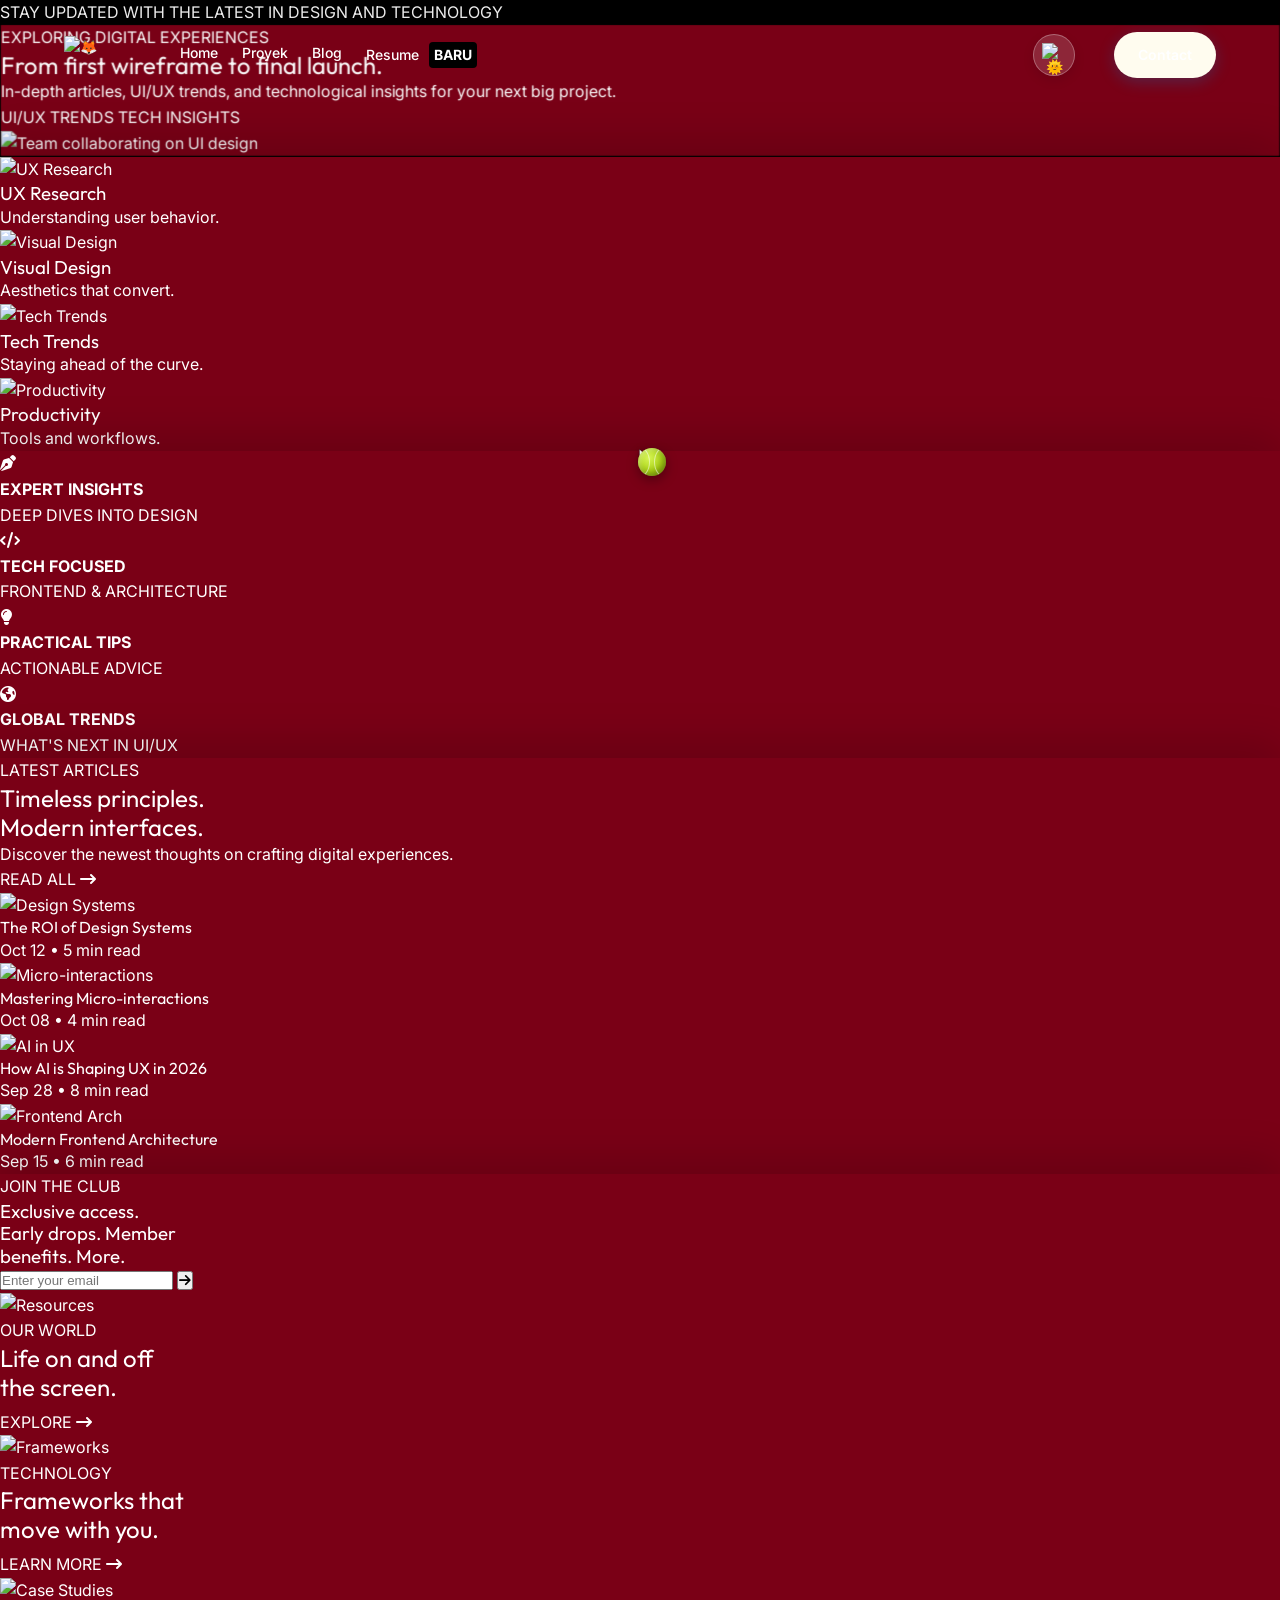
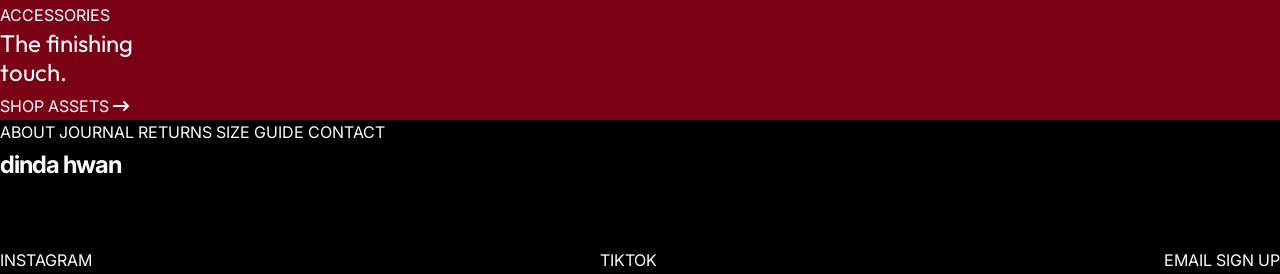
==== blog.html @ c9485b9f "Fix blank screen issue by linking correct scripts and adding loader ID" ====
<!DOCTYPE html>
<html lang="en">
<head>
    <meta charset="UTF-8">
    <meta name="viewport" content="width=device-width, initial-scale=1.0">
    <title>Blog - Dinda Hwan</title>
    <!-- Google Fonts: Inter & Outfit -->
    <link href="https://fonts.googleapis.com/css2?family=Inter:wght@300;400;500;600;700&display=swap" rel="stylesheet">
    <link href="https://fonts.googleapis.com/css2?family=Outfit:wght@300;400;500;600;700;800;900&display=swap" rel="stylesheet">
    
    <link rel="stylesheet" href="css/style.css">
    <!-- FontAwesome for icons -->
    <link rel="stylesheet" href="https://cdnjs.cloudflare.com/ajax/libs/font-awesome/6.4.0/css/all.min.css">
</head>
<body class="blog-page">
    <!-- Page Loader -->
    <div class="page-loader" id="page-loader">
        <div class="loader-line"></div>
    </div>

    <!-- Announcement Bar -->
    <div class="blog-announcement">
        STAY UPDATED WITH THE LATEST IN DESIGN AND TECHNOLOGY
    </div>

    <!-- Global Navbar -->
    <global-navbar page="blog"></global-navbar>

    <main class="blog-main">
        <!-- Hero Section -->
        <section class="blog-hero">
            <div class="blog-hero-left">
                <div class="blog-hero-content">
                    <span class="blog-pretitle">EXPLORING DIGITAL EXPERIENCES</span>
                    <h1 class="blog-hero-title">From first wireframe to final launch.</h1>
                    <p class="blog-hero-desc">In-depth articles, UI/UX trends, and technological insights for your next big project.</p>
                    <div class="blog-hero-buttons">
                        <a href="#ui-ux" class="blog-btn-outline">UI/UX TRENDS</a>
                        <a href="#tech" class="blog-btn-outline">TECH INSIGHTS</a>
                    </div>
                </div>
            </div>
            <div class="blog-hero-right">
                <img src="https://images.unsplash.com/photo-1522071820081-009f0129c71c?q=80&w=2070&auto=format&fit=crop" alt="Team collaborating on UI design">
            </div>
        </section>

        <!-- Category Grid (4 columns) -->
        <section class="blog-category-grid">
            <a href="#" class="blog-cat-item">
                <img src="https://images.unsplash.com/photo-1551288049-bebda4e38f71?q=80&w=1000&auto=format&fit=crop" alt="UX Research">
                <div class="blog-cat-overlay">
                    <h3>UX Research</h3>
                    <p>Understanding user behavior.</p>
                </div>
            </a>
            <a href="#" class="blog-cat-item">
                <img src="https://images.unsplash.com/photo-1561070791-2526d30994b5?q=80&w=1000&auto=format&fit=crop" alt="Visual Design">
                <div class="blog-cat-overlay">
                    <h3>Visual Design</h3>
                    <p>Aesthetics that convert.</p>
                </div>
            </a>
            <a href="#" class="blog-cat-item">
                <img src="https://images.unsplash.com/photo-1518770660439-4636190af475?q=80&w=1000&auto=format&fit=crop" alt="Tech Trends">
                <div class="blog-cat-overlay">
                    <h3>Tech Trends</h3>
                    <p>Staying ahead of the curve.</p>
                </div>
            </a>
            <a href="#" class="blog-cat-item">
                <img src="https://images.unsplash.com/photo-1499951360447-b19be8fe80f5?q=80&w=1000&auto=format&fit=crop" alt="Productivity">
                <div class="blog-cat-overlay">
                    <h3>Productivity</h3>
                    <p>Tools and workflows.</p>
                </div>
            </a>
        </section>

        <!-- Features Banner -->
        <section class="blog-features-banner">
            <div class="blog-features-inner">
                <div class="feature-item">
                    <div class="feature-icon"><i class="fa-solid fa-pen-nib"></i></div>
                    <div class="feature-text">
                        <strong>EXPERT INSIGHTS</strong><br>DEEP DIVES INTO DESIGN
                    </div>
                </div>
                <div class="feature-item">
                    <div class="feature-icon"><i class="fa-solid fa-code"></i></div>
                    <div class="feature-text">
                        <strong>TECH FOCUSED</strong><br>FRONTEND & ARCHITECTURE
                    </div>
                </div>
                <div class="feature-item">
                    <div class="feature-icon"><i class="fa-solid fa-lightbulb"></i></div>
                    <div class="feature-text">
                        <strong>PRACTICAL TIPS</strong><br>ACTIONABLE ADVICE
                    </div>
                </div>
                <div class="feature-item">
                    <div class="feature-icon"><i class="fa-solid fa-earth-americas"></i></div>
                    <div class="feature-text">
                        <strong>GLOBAL TRENDS</strong><br>WHAT'S NEXT IN UI/UX
                    </div>
                </div>
            </div>
        </section>

        <!-- Recent Articles -->
        <section class="blog-recent-section">
            <div class="blog-recent-sidebar">
                <span class="blog-pretitle">LATEST ARTICLES</span>
                <h2 class="blog-recent-title">Timeless principles.<br>Modern interfaces.</h2>
                <p class="blog-recent-desc">Discover the newest thoughts on crafting digital experiences.</p>
                <a href="#" class="blog-link-arrow">READ ALL <i class="fa-solid fa-arrow-right-long"></i></a>
            </div>
            <div class="blog-recent-grid">
                <!-- Article 1 -->
                <a href="#" class="blog-article-card">
                    <div class="article-img-wrap">
                        <img src="https://images.unsplash.com/photo-1542744173-8e7e53415bb0?q=80&w=600&auto=format&fit=crop" alt="Design Systems">
                    </div>
                    <div class="article-meta">
                        <h4 class="article-title">The ROI of Design Systems</h4>
                        <span class="article-date">Oct 12 &bull; 5 min read</span>
                    </div>
                </a>
                <!-- Article 2 -->
                <a href="#" class="blog-article-card">
                    <div class="article-img-wrap">
                        <img src="https://images.unsplash.com/photo-1555421689-d68471e189f2?q=80&w=600&auto=format&fit=crop" alt="Micro-interactions">
                    </div>
                    <div class="article-meta">
                        <h4 class="article-title">Mastering Micro-interactions</h4>
                        <span class="article-date">Oct 08 &bull; 4 min read</span>
                    </div>
                </a>
                <!-- Article 3 -->
                <a href="#" class="blog-article-card">
                    <div class="article-img-wrap">
                        <img src="https://images.unsplash.com/photo-1517245386807-bb43f82c33c4?q=80&w=600&auto=format&fit=crop" alt="AI in UX">
                    </div>
                    <div class="article-meta">
                        <h4 class="article-title">How AI is Shaping UX in 2026</h4>
                        <span class="article-date">Sep 28 &bull; 8 min read</span>
                    </div>
                </a>
                <!-- Article 4 -->
                <a href="#" class="blog-article-card">
                    <div class="article-img-wrap">
                        <img src="https://images.unsplash.com/photo-1600132806370-bf17e65e942f?q=80&w=600&auto=format&fit=crop" alt="Frontend Arch">
                    </div>
                    <div class="article-meta">
                        <h4 class="article-title">Modern Frontend Architecture</h4>
                        <span class="article-date">Sep 15 &bull; 6 min read</span>
                    </div>
                </a>
            </div>
        </section>

        <!-- Footer Bento Grid -->
        <section class="blog-footer-bento">
            <!-- Col 1: Newsletter -->
            <div class="bento-box bento-newsletter">
                <span class="bento-pretitle">JOIN THE CLUB</span>
                <h3 class="bento-title">Exclusive access.<br>Early drops. Member<br>benefits. More.</h3>
                <form class="bento-form" onsubmit="event.preventDefault();">
                    <input type="email" placeholder="Enter your email" required>
                    <button type="submit"><i class="fa-solid fa-arrow-right"></i></button>
                </form>
            </div>
            
            <!-- Col 2 -->
            <a href="#" class="bento-box bento-bg">
                <img src="https://images.unsplash.com/photo-1498050108023-c5249f4df085?q=80&w=1000&auto=format&fit=crop" alt="Resources" class="bento-bg-img">
                <div class="bento-overlay"></div>
                <div class="bento-content">
                    <span class="bento-pretitle">OUR WORLD</span>
                    <h3 class="bento-title">Life on and off<br>the screen.</h3>
                    <span class="bento-link">EXPLORE <i class="fa-solid fa-arrow-right-long"></i></span>
                </div>
            </a>

            <!-- Col 3 -->
            <a href="#" class="bento-box bento-bg">
                <img src="https://images.unsplash.com/photo-1550439062-609e1531270e?q=80&w=1000&auto=format&fit=crop" alt="Frameworks" class="bento-bg-img">
                <div class="bento-overlay"></div>
                <div class="bento-content">
                    <span class="bento-pretitle">TECHNOLOGY</span>
                    <h3 class="bento-title">Frameworks that<br>move with you.</h3>
                    <span class="bento-link">LEARN MORE <i class="fa-solid fa-arrow-right-long"></i></span>
                </div>
            </a>

            <!-- Col 4 -->
            <a href="#" class="bento-box bento-bg">
                <img src="https://images.unsplash.com/photo-1611162617474-5b21e879e113?q=80&w=1000&auto=format&fit=crop" alt="Case Studies" class="bento-bg-img">
                <div class="bento-overlay"></div>
                <div class="bento-content">
                    <span class="bento-pretitle">ACCESSORIES</span>
                    <h3 class="bento-title">The finishing<br>touch.</h3>
                    <span class="bento-link">SHOP ASSETS <i class="fa-solid fa-arrow-right-long"></i></span>
                </div>
            </a>
        </section>

        <!-- Minimal Footer -->
        <footer class="blog-minimal-footer">
            <div class="footer-inner">
                <div class="footer-left">
                    <a href="#">ABOUT</a>
                    <a href="#">JOURNAL</a>
                    <a href="#">RETURNS</a>
                    <a href="#">SIZE GUIDE</a>
                    <a href="#">CONTACT</a>
                </div>
                <div class="footer-center">
                    <span class="logo-text">dinda hwan</span>
                </div>
                <div class="footer-right">
                    <a href="#">INSTAGRAM</a>
                    <a href="#">TIKTOK</a>
                    <a href="#">EMAIL SIGN UP</a>
                </div>
            </div>
        </footer>
    </main>

    <!-- Component Scripts -->
    <script src="js/components.js?v=12"></script>
    <script src="https://unpkg.com/lenis@1.1.13/dist/lenis.min.js"></script>
    <script src="js/translations.js"></script>
    <script src="js/main.js"></script>
</body>
</html>
---- css/style.css ----
@import url('https://fonts.googleapis.com/css2?family=Playfair+Display:ital,wght@1,400;1,700&family=Caveat:wght@700&family=VT323&display=swap');

:root {
    --primary-bg: #7A0016; /* Rich Burgundy */
    --secondary-bg: rgba(255, 252, 239, 0.05); /* Translucent Ivory */
    --accent-color: #FFFCEF; /* Ivory Cream */
    --text-primary: #ffffff; /* White text */
    --text-secondary: rgba(255, 252, 239, 0.8); /* Muted Ivory */
    --font-heading: 'Outfit', sans-serif;
    --font-body: 'Inter', sans-serif;
    --border-radius: 20px;
    --transition: all 0.3s ease;
}

/* Lenis Smooth Scrolling */
/* Lenis Smooth Scrolling & Scroll Snapping */
html.lenis, html.lenis body {
  height: auto;
  scroll-snap-type: none; /* Disable native snapping to let Lenis handle it smoothly */
}

.lenis.lenis-smooth {
  scroll-behavior: auto !important;
}
.lenis.lenis-smooth [data-lenis-prevent] {
  overscroll-behavior: contain;
}
.lenis.lenis-stopped {
  overflow: hidden;
}
.lenis.lenis-scrolling iframe {
  pointer-events: none;
}

/* Theme Toggle Button */
.theme-toggle {
    background: rgba(255, 255, 255, 0.15);
    border: 1px solid rgba(255, 255, 255, 0.3);
    border-radius: 50%;
    width: 42px;
    height: 42px;
    cursor: pointer;
    font-size: 1.2rem;
    color: var(--text-primary);
    margin-right: 15px;
    display: flex;
    align-items: center;
    justify-content: center;
    transition: all 0.3s ease;
    box-shadow: 0 4px 12px rgba(0,0,0,0.1);
}
.theme-toggle:hover {
    transform: scale(1.1);
    background: rgba(255, 255, 255, 0.25);
}
.theme-toggle .icon-moon {
    display: none !important;
}
.theme-toggle .icon-sun {
    display: flex !important;
    align-items: center;
    justify-content: center;
}
body.light-theme .theme-toggle .icon-sun {
    display: none !important;
}
body.light-theme .theme-toggle .icon-moon {
    display: flex !important;
    align-items: center;
    justify-content: center;
}
body.light-theme .theme-toggle {
    background: var(--color-1);
    border: 1px solid var(--color-3);
    box-shadow: 0 2px 8px rgba(0,0,0,0.05);
}
body.light-theme .theme-toggle:hover {
    background: var(--color-2);
}

/* Light Theme Overrides (Index Page) */
body.light-theme {
    --color-1: #FFFCEF; /* Ivory Cream */
    --color-2: #F5EFE0; /* Slightly darker ivory */
    --color-3: #EAE0CD; /* Muted borders */
    --color-4: #E3E8C8; 
    --color-5: #D5E48B;
    --color-6: #9A7B7B; /* Muted burgundy text */
    --color-7: #7A0016; /* Accent: Rich Burgundy */
    --color-8: #E6E0FA;
    --color-9: #7A0016; /* Text: Rich Burgundy */
    --color-10: #93A350;

    --primary-bg: var(--color-1);
    --secondary-bg: var(--color-2);
    --accent-color: var(--color-7);
    --text-primary: var(--color-9);
    --text-secondary: var(--color-6);
}
body.light-theme .about-section h2, 
body.light-theme .about-section p, 
body.light-theme .about-grid h3,
body.light-theme .work-section h2, 
body.light-theme .project-card h3,
body.light-theme .project-card p,
body.light-theme .bento-section h2, 
body.light-theme .bento-item h3, 
body.light-theme .bento-item p,
body.light-theme .bento-item.large p,
body.light-theme .blog-section h2, 
body.light-theme .blog-card h3, 
body.light-theme .blog-card p,
body.light-theme .blog-card .blog-date,
body.light-theme .section-title,
body.light-theme .champ-col-left h2,
body.light-theme .champ-col-mid p,
body.light-theme .champ-col-right p,
body.light-theme .label-text,
body.light-theme .years-text,
body.light-theme .champ-list li,
body.light-theme .contact-title,
body.light-theme .contact-desc,
body.light-theme .contact-info p {
    color: var(--color-9);
}

body.light-theme .champions-top-line .line {
    background: rgba(0, 0, 0, 0.2);
}

body.light-theme .circle-a {
    border-color: var(--color-9);
}

body.light-theme .work-section p, 
body.light-theme .bento-section > p,
body.light-theme .blog-section > p,
body.light-theme .about-section p {
    color: var(--color-6);
}

body.light-theme .btn-outline {
    border-color: var(--color-9);
    color: var(--color-9);
}
body.light-theme .project-card, body.light-theme .blog-card {
    background-color: var(--color-1);
    border: 1px solid var(--color-3);
}

body.light-theme .bento-item {
    background: linear-gradient(135deg, #1579ee 0%, #43c1f2 100%);
    background-attachment: fixed;
    background-size: cover;
    border: none;
    box-shadow: 0 10px 30px rgba(21, 121, 238, 0.2);
}
body.light-theme .bento-item h3,
body.light-theme .bento-item p,
body.light-theme .bento-item .read-more {
    color: var(--color-1) !important;
}
body.light-theme .navbar {
    background: transparent;
    border: none;
}
body.light-theme .nav-links-main {
    background: transparent;
    border: none;
    box-shadow: none;
}
body.light-theme .logo-w {
    color: var(--color-1) !important;
}
body.light-theme .nav-links-main a {
    color: var(--color-1) !important;
}
body.light-theme .nav-links-main a:hover {
    color: var(--accent-color) !important;
}
body.light-theme .search-bar {
    background-color: rgba(255, 255, 255, 0.1);
    border: 1px solid rgba(255, 255, 255, 0.2);
    box-shadow: none;
}
body.light-theme .search-bar input {
    color: var(--color-1);
}
body.light-theme .search-bar input::placeholder {
    color: rgba(255, 255, 255, 0.6);
}

body.light-theme .btn-black, body.light-theme .btn-primary.btn-nav {
    background-color: var(--color-1) !important;
    color: var(--color-9) !important;
}
body.light-theme .badge {
    background-color: var(--color-1) !important;
    color: var(--color-9) !important;
}
/* Ensure scrolled states turn dark slate */
body.light-theme .header-wrapper.scrolled .nav-links-main a {
    color: var(--color-9) !important;
}
body.light-theme .header-wrapper.scrolled .logo-w {
    color: var(--color-9) !important;
}

body.light-theme .header-wrapper.scrolled .btn-black, 
body.light-theme .header-wrapper.scrolled .btn-primary.btn-nav {
    background-color: var(--color-9) !important;
    color: var(--color-1) !important;
}
body.light-theme .header-wrapper.scrolled .badge {
    background-color: var(--color-9) !important;
    color: var(--color-1) !important;
}
body.light-theme .footer-logo p, body.light-theme .link-column a, body.light-theme .footer-bottom-links a {
    color: var(--color-6);
}
body.light-theme .link-column a:hover, body.light-theme .footer-bottom-links a:hover {
    color: var(--accent-color);
}

/* Scroll Animation Classes */
.reveal {
    opacity: 0;
    transform: translate3d(0, 50px, 0);
    transition: opacity 1.2s cubic-bezier(0.16, 1, 0.3, 1), transform 1.2s cubic-bezier(0.16, 1, 0.3, 1);
    will-change: opacity, transform;
    backface-visibility: hidden;
    -webkit-backface-visibility: hidden;
}

.reveal.reveal-active {
    opacity: 1;
    transform: translate3d(0, 0, 0);
}

* {
    margin: 0;
    padding: 0;
    box-sizing: border-box;
}

body {
    font-family: var(--font-body);
    background-color: var(--primary-bg);
    color: var(--text-primary);
    line-height: 1.6;
    overflow-x: clip; /* changed from hidden to support position: sticky */
}

/* Stacking slide effect for main sections */
main > section, global-footer {
    box-shadow: 0 -15px 40px rgba(0,0,0,0.15); /* shadow so overlaps are visible */
    background-color: var(--primary-bg); /* ensure opaque */
}

a {
    color: inherit;
    text-decoration: none;
    transition: var(--transition);
}

/* Header Wrapper & Sticky Layout */
.header-wrapper {
    position: fixed;
    top: 0;
    left: 0;
    width: 100%;
    z-index: 1000;
    transition: transform 0.4s cubic-bezier(0.4, 0, 0.2, 1), background-color 0.3s ease;
    background: transparent;
}

.header-wrapper.header-hidden {
    transform: translateY(-100%);
}

/* Top Banner Marquee */
.top-banner-marquee {
    display: block;
    max-height: 0;
    opacity: 0;
    background-color: #f1f1f1;
    color: #333333;
    padding: 0;
    font-size: 0.8rem;
    font-weight: 500;
    letter-spacing: 0.5px;
    width: 100%;
    overflow: hidden;
    white-space: nowrap;
    border-bottom: 0px solid transparent;
    box-sizing: border-box;
    transition: max-height 0.4s cubic-bezier(0.16, 1, 0.3, 1), opacity 0.3s ease, padding 0.4s ease, border-bottom 0.4s ease;
}

/* Dark mode overrides for top banner marquee */
body:not(.light-theme) .top-banner-marquee {
    background-color: #1a1a1a;
    color: #e5e5e5;
    border-bottom: 0px solid transparent;
}

.header-wrapper.scrolled .top-banner-marquee {
    max-height: 40px;
    opacity: 1;
    padding: 6px 0;
    border-bottom: 1px solid rgba(0,0,0,0.06);
}

body:not(.light-theme) .header-wrapper.scrolled .top-banner-marquee {
    border-bottom: 1px solid rgba(255,255,255,0.08);
}

.marquee-content {
    display: inline-block;
    animation: marquee 25s linear infinite;
}

.marquee-content span {
    margin-right: 15px;
}

.smiley {
    margin-right: 40px;
    font-size: 1rem;
}

@keyframes marquee {
    0% { transform: translate3d(0, 0, 0); }
    100% { transform: translate3d(-50%, 0, 0); }
}

/* Navbar Awwwards Style */
.navbar.awwwards-nav {
    display: flex;
    justify-content: space-between;
    align-items: center;
    position: absolute;
    top: 30px;
    left: 5%;
    width: 90%;
    background: transparent;
    border: none;
    padding: 0;
    transition: all 0.3s cubic-bezier(0.16, 1, 0.3, 1);
}

/* Scrolled Navbar Style (Pill shape) */
.header-wrapper.scrolled {
    background: transparent;
    box-shadow: none;
    border-bottom: none;
    padding-top: 0;
    pointer-events: none;
}

body:not(.light-theme) .header-wrapper.scrolled {
    background: transparent;
    border-bottom: none;
    box-shadow: none;
}

.header-wrapper.scrolled .navbar.awwwards-nav {
    pointer-events: auto;
    background: rgba(255, 255, 255, 0.5); /* Glass effect */
    backdrop-filter: blur(20px);
    -webkit-backdrop-filter: blur(20px);
    border-radius: 50px;
    box-shadow: 0 10px 40px rgba(0, 0, 0, 0.08);
    border: 1px solid rgba(255, 255, 255, 0.4); /* Glass border */
    top: 0;
    left: 0;
    width: max-content;
    max-width: 95%;
    margin: 20px auto 0;
    padding: 10px 16px 10px 24px;
    position: relative;
    display: flex;
    justify-content: space-between;
    gap: 3rem;
}

body:not(.light-theme) .header-wrapper.scrolled .navbar.awwwards-nav {
    background: rgba(122, 0, 22, 0.4); /* Translucent Rich Burgundy */
    backdrop-filter: blur(20px);
    -webkit-backdrop-filter: blur(20px);
    border: 1px solid rgba(255, 252, 239, 0.15); /* Ivory Cream glass border */
    box-shadow: 0 10px 30px rgba(0, 0, 0, 0.3);
}

/* Removed background from scrolled nav links */

.header-wrapper.scrolled .logo-w {
    color: #000000 !important;
}
body:not(.light-theme) .header-wrapper.scrolled .logo-w {
    color: #ffffff !important;
}

.header-wrapper.scrolled .nav-links-main a {
    color: #111111;
}
body:not(.light-theme) .header-wrapper.scrolled .nav-links-main a {
    color: #ffffff;
}

.header-wrapper.scrolled .search-bar {
    background-color: rgba(0, 0, 0, 0.04);
    border-color: rgba(0, 0, 0, 0.08);
}
body:not(.light-theme) .header-wrapper.scrolled .search-bar {
    background-color: rgba(255, 255, 255, 0.06);
    border-color: rgba(255, 255, 255, 0.12);
}

.header-wrapper.scrolled .search-bar input {
    color: #111111;
}
body:not(.light-theme) .header-wrapper.scrolled .search-bar input {
    color: #ffffff;
}

.header-wrapper.scrolled .search-bar input::placeholder {
    color: rgba(0, 0, 0, 0.45);
}
body:not(.light-theme) .header-wrapper.scrolled .search-bar input::placeholder {
    color: rgba(255, 255, 255, 0.5);
}

.nav-left {
    display: flex;
    align-items: center;
    gap: 3rem;
}

.logo-w {
    font-family: var(--font-heading);
    font-size: 14px;
    font-weight: 800;
    color: #000 !important;
}

.nav-links-main {
    display: flex;
    list-style: none;
    gap: 1.5rem;
    background: transparent;
    backdrop-filter: none;
    -webkit-backdrop-filter: none;
    padding: 12px 30px;
    border-radius: 50px;
    border: none;
}

.nav-links-main a {
    font-size: 14px;
    font-weight: 500;
    color: #fff;
    display: flex;
    align-items: center;
    gap: 0.3rem;
}

.nav-links-main a:hover {
    color: var(--accent-color);
}

.arrow {
    font-size: 0.7rem;
}

.badge {
    background-color: #000;
    color: #fff;
    font-size: 0.6rem;
    padding: 2px 5px;
    border-radius: 4px;
    font-weight: bold;
    text-transform: uppercase;
    margin-left: 5px;
}

.nav-center {
    flex: 1;
    display: flex;
    justify-content: center;
    padding: 0 2rem;
}

.search-bar {
    display: flex;
    align-items: center;
    background-color: rgba(255, 255, 255, 0.1);
    border: 1px solid rgba(255, 255, 255, 0.2);
    border-radius: 50px;
    padding: 0.6rem 1.2rem;
    width: 100%;
    max-width: 300px;
    backdrop-filter: blur(10px);
}

.search-bar input {
    border: none;
    background: transparent;
    outline: none;
    margin-left: 10px;
    width: 100%;
    font-family: var(--font-body);
    font-size: 14px;
    color: #fff;
}
.search-bar input::placeholder {
    color: rgba(255, 255, 255, 0.6);
}

.nav-right {
    display: flex;
    align-items: center;
    gap: 1.5rem;
}

.nav-text-link {
    display: none;
}

.btn-black {
    background-color: #ffffff;
    color: #111;
    padding: 0.7rem 1.5rem;
    border-radius: 50px;
    font-weight: 700;
    font-size: 14px;
    border: none;
}

.btn-black:hover {
    background-color: #f0f0f0;
}

.btn-outline {
    background-color: transparent;
    color: #000;
    padding: 0.5rem 1.1rem;
    border-radius: 6px;
    font-weight: 600;
    font-size: 14px;
    border: 1px solid #ccc;
}

.lang-selector-minimal {
    position: absolute; 
    top: 30px; 
    right: 100px; 
    z-index: 1000;
    display: none !important; /* Temporarily hidden */
    gap: 10px; 
    font-family: 'Inter', sans-serif; 
    font-size: 0.85rem; 
    font-weight: 600;
    background: #2a2a2a; 
    border: 1px solid #444; 
    border-radius: 50px;
    padding: 0 15px; 
    height: 44px; 
    align-items: center;
    box-shadow: 0 4px 12px rgba(0,0,0,0.1);
    transition: all 0.3s ease;
}

body.light-theme .lang-selector-minimal {
    background: #fff; 
    border: 1px solid #ddd;
}

.lang-selector-minimal span {
    color: rgba(255,255,255,0.2);
}

body.light-theme .lang-selector-minimal span {
    color: rgba(0,0,0,0.2);
}

.lang-selector-minimal button {
    background: none !important;
    border: none !important;
    padding: 0 !important;
    cursor: pointer;
    color: rgba(255, 255, 255, 0.5);
    font-family: inherit;
    font-size: 14px !important;
    font-weight: inherit;
    transition: color 0.2s;
    outline: none;
    box-shadow: none !important;
}

.lang-selector-minimal button:hover, 
.lang-selector-minimal button.active {
    color: #ffffff;
}

body.light-theme .lang-selector-minimal button { 
    color: rgba(0,0,0,0.5); 
}

body.light-theme .lang-selector-minimal button:hover, 
body.light-theme .lang-selector-minimal button.active { 
    color: #111; 
}

.btn-outline:hover {
    border-color: #000;
}

/* Typography */
h1, h2, h3, h4 {
    font-family: var(--font-heading);
    font-weight: 400;
    line-height: 1.2;
}

.btn-primary {
    background-color: var(--accent-color);
    color: #fff;
    padding: 0.75rem 1.5rem;
    border-radius: 50px;
    font-weight: 600;
    font-size: 0.9rem;
    display: inline-block;
    box-shadow: 0 4px 15px rgba(16, 111, 183, 0.3);
}

.btn-primary:hover {
    background-color: #0b5085;
    transform: translateY(-2px);
    color: #fff;
}


.subtitle {
    text-transform: uppercase;
    letter-spacing: 2px;
    font-size: 0.8rem;
    color: var(--accent-color);
    margin-bottom: 1rem;
    font-family: var(--font-body);
    font-weight: 600;
}

/* Hero Section Custom (NetPoint Style) */
.hero-netpoint {
    position: relative;
    width: 100%;
    height: 90vh;           /* exact 90% screen */
    min-height: 600px;       /* safety floor */
    background-image: url('../assets/pexels-wendywei-2820819.jpg');
    background-size: cover;
    background-position: center;
    display: flex;
    flex-direction: column;
    justify-content: space-between;
    overflow: hidden;

    /* CSS variables for theme support */
    --hero-text-title: #ffffff;
    --hero-text-desc: rgba(255, 255, 255, 0.9);
    --hero-overlay: linear-gradient(to bottom, rgba(10,30,60,0.3) 0%, rgba(10,30,60,0.7) 100%);
    --ticker-bg: rgba(13, 27, 42, 0.55);
    --ticker-border: rgba(255, 255, 255, 0.15);
    --ticker-text: #ffffff;
    --ticker-sep-color: #84b026;
}

body.light-theme .hero-netpoint {
    background-image: url('../assets/pexels-wendywei-2820819.jpg');
    background-size: cover;
    background-position: center top;
    --hero-text-title: #233129;
    --hero-text-desc: #364a3e;
    --hero-overlay: none;
    --ticker-bg: rgba(230, 235, 232, 0.8);
    --ticker-border: #233129;
    --ticker-text: #233129;
    --ticker-sep-color: #233129;
}

.hero-netpoint::before {
    content: '';
    position: absolute;
    top: 0; left: 0; right: 0; bottom: 0;
    background: var(--hero-overlay);
    z-index: 1;
    transition: background 0.3s ease;
}

.netpoint-content {
    position: relative;
    z-index: 5;
    width: 90%;
    max-width: 1400px;
    margin: 0 auto;
    display: flex;
    justify-content: space-between;
    align-items: flex-end;
    padding-top: 110px;    /* navbar clearance */
    padding-bottom: 12px;
    flex: 1;
    min-height: 0;
    box-sizing: border-box;
}

.netpoint-left {
    max-width: 600px;
}

.netpoint-quote-box {
    margin-bottom: 1.2rem;
}

.np-avatars {
    display: flex;
    margin-bottom: 15px;
}

.np-avatars img {
    width: 36px;
    height: 36px;
    border-radius: 50%;
    border: 2px solid #fff;
    margin-left: -12px;
    object-fit: cover;
}
.np-avatars img:first-child { margin-left: 0; }

.netpoint-quote-box p {
    font-size: 1.1rem;
    color: rgba(255,255,255,0.9);
    line-height: 1.5;
    max-width: 300px;
}

.netpoint-heading {
    font-size: clamp(2.4rem, 5vw, 4.5rem);
    font-weight: 800;
    line-height: 1.05;
    color: var(--hero-text-title);
    letter-spacing: -1px;
    transition: color 0.3s ease;
}

.netpoint-right {
    max-width: 450px;
    display: flex;
    flex-direction: column;
    align-items: flex-start;
}

.np-desc {
    font-size: 1rem;
    color: var(--hero-text-desc);
    line-height: 1.6;
    margin-bottom: 1.2rem;
    transition: color 0.3s ease;
}

.np-btn-lime {
    display: inline-flex;
    align-items: center;
    background: var(--accent-color);
    color: #111;
    padding: 10px 10px 10px 24px;
    border-radius: 50px;
    font-weight: 700;
    font-size: 1rem;
    text-decoration: none;
    transition: transform 0.2s;
    margin-bottom: 1.4rem;
}
.np-btn-lime:hover { transform: translateY(-2px); }

.np-btn-lime .arrow {
    background: #fff;
    width: 40px; height: 40px;
    display: flex;
    align-items: center;
    justify-content: center;
    border-radius: 12px;
    margin-left: 15px;
    font-size: 1.2rem;
}

.np-card {
    background: rgba(255, 255, 255, 0.95);
    border-radius: 20px;
    padding: 0;
    overflow: hidden;
    display: flex;
    color: #111;
    width: 100%;
    box-shadow: 0 20px 40px rgba(0,0,0,0.2);
}

/* ── Weather & Clock Widget Card ── */
.np-weather-card {
    position: relative;
    width: 100%;
    max-width: 380px;
    border-radius: 20px;
    overflow: hidden;
    margin-bottom: 1.5rem;
    box-shadow:
        0 1px 0 rgba(255,255,255,0.15) inset,
        0 16px 40px rgba(0, 0, 0, 0.2);
    border: 1px solid rgba(255, 255, 255, 0.18);
    background: rgba(255, 255, 255, 0.1);
    backdrop-filter: blur(32px) saturate(180%);
    -webkit-backdrop-filter: blur(32px) saturate(180%);
}

.weather-card-content {
    position: relative;
    z-index: 2;
    display: flex;
    flex-direction: column;
    gap: 0;
    padding: 1.25rem 1.5rem 1.25rem;
    box-sizing: border-box;
    color: #ffffff;
    font-family: var(--font-main, sans-serif);
}

/* Top row: day name left, time right */
.wc-top-row {
    display: flex;
    justify-content: space-between;
    align-items: center;
    margin-bottom: 0.6rem;
    padding-bottom: 0.75rem;
    border-bottom: 1px solid rgba(255, 255, 255, 0.12);
}

.wc-day {
    font-size: 1.1rem;
    font-weight: 600;
    letter-spacing: -0.2px;
    opacity: 0.95;
}

.wc-time-group {
    display: flex;
    align-items: baseline;
    gap: 4px;
}

.wc-time {
    font-size: 1.5rem;
    font-weight: 700;
    letter-spacing: -0.5px;
    font-family: var(--font-heading, sans-serif);
}

.wc-ampm {
    font-size: 0.85rem;
    font-weight: 500;
    opacity: 0.75;
}

/* Main row: large temp left, big icon right */
.wc-main-row {
    display: flex;
    align-items: center;
    justify-content: space-between;
    padding: 0.5rem 0 0.75rem;
}

.wc-temp {
    font-size: 4.5rem;
    font-weight: 300;
    letter-spacing: -3px;
    line-height: 1;
    font-family: var(--font-heading, sans-serif);
}

.wc-icon {
    display: flex;
    align-items: center;
    justify-content: center;
    filter: drop-shadow(0 0 12px rgba(196, 240, 66, 0.35));
}

/* Details grid: 2 columns */
.wc-details-grid {
    display: grid;
    grid-template-columns: 1fr 1fr;
    gap: 0.3rem 1.5rem;
    padding: 0.75rem 0;
    border-top: 1px solid rgba(255, 255, 255, 0.12);
}

.wc-detail-item {
    display: flex;
    flex-direction: row;
    align-items: baseline;
    gap: 5px;
    font-size: 0.82rem;
    line-height: 1.5;
}

.wc-label {
    opacity: 0.6;
    white-space: nowrap;
}

.wc-value {
    font-weight: 700;
    opacity: 0.95;
    white-space: nowrap;
}

/* Location + status bottom */
.wc-location-row {
    display: flex;
    justify-content: space-between;
    align-items: center;
    padding-top: 0.65rem;
    border-top: 1px solid rgba(255, 255, 255, 0.12);
}

.wc-location {
    font-size: 0.85rem;
    font-weight: 700;
    opacity: 0.9;
    letter-spacing: -0.2px;
}

.wc-status {
    font-size: 0.8rem;
    opacity: 0.6;
    font-style: italic;
}


/* ── Glassmorphism Refer Card ── */
.np-refer-card {
    width: 100%;
    max-width: 380px;
    background: rgba(255, 255, 255, 0.15);
    backdrop-filter: blur(28px) saturate(180%);
    -webkit-backdrop-filter: blur(28px) saturate(180%);
    border: 1px solid rgba(255, 255, 255, 0.3);
    border-radius: 20px;
    padding: 1.5rem;
    box-shadow: 
        0 1px 0 rgba(255,255,255,0.2) inset,
        0 12px 32px rgba(0, 0, 0, 0.15);
    display: flex;
    flex-direction: column;
    gap: 0.6rem;
    color: #fff;
}

.np-refer-title {
    font-size: 1.15rem;
    font-weight: 700;
    margin: 0;
    letter-spacing: -0.3px;
}

.np-refer-desc {
    font-size: 0.9rem;
    opacity: 0.8;
    margin: 0 0 1rem 0;
    line-height: 1.4;
}

.np-refer-bottom {
    display: flex;
    justify-content: space-between;
    align-items: center;
}

.np-refer-btn {
    background: #fff;
    color: #111;
    border: none;
    padding: 10px 16px;
    border-radius: 50px;
    font-size: 0.85rem;
    font-weight: 600;
    display: flex;
    align-items: center;
    gap: 8px;
    cursor: pointer;
    transition: all 0.2s ease;
    text-decoration: none;
}

.np-refer-btn:hover {
    background: #f0f0f0;
    transform: translateY(-2px);
    box-shadow: 0 4px 12px rgba(0,0,0,0.15);
}

.np-refer-avatars {
    display: flex;
    align-items: center;
}

.np-refer-avatars img {
    width: 36px;
    height: 36px;
    border-radius: 50%;
    border: 2px solid rgba(255, 255, 255, 0.8);
    object-fit: cover;
    margin-left: -12px;
    box-shadow: 0 2px 6px rgba(0,0,0,0.2);
}
.np-refer-avatars img:first-child {
    margin-left: 0;
}

/* Light theme adaptation */
body.light-theme .np-refer-card {
    background: rgba(255, 255, 255, 0.5);
    border-color: rgba(10, 60, 60, 0.15);
    color: #0A3C3C;
    box-shadow: 0 12px 32px rgba(0,0,0,0.08);
}
body.light-theme .np-refer-desc {
    color: var(--color-6);
}

/* ── Chat with Tom Card ── */
.np-chat-card {
    width: 100%;
    max-width: 380px;
    background: rgba(13, 13, 13, 0.95);
    border: 1px solid rgba(255, 255, 255, 0.12);
    border-radius: 20px;
    padding: 1.25rem 1.5rem;
    box-sizing: border-box;
    display: flex;
    align-items: center;
    justify-content: space-between;
    gap: 1rem;
    box-shadow: 0 16px 40px rgba(0, 0, 0, 0.25);
    transition: border-color 0.3s ease, transform 0.3s ease;
    text-align: left;
}

.np-chat-card:hover {
    border-color: rgba(255, 255, 255, 0.25);
}

.chat-card-left {
    display: flex;
    align-items: center;
    gap: 1rem;
    flex: 1;
}

.chat-avatar {
    width: 54px;
    height: 54px;
    border-radius: 50%;
    overflow: hidden;
    border: 2px solid rgba(255, 255, 255, 0.15);
    flex-shrink: 0;
}

.chat-avatar img {
    width: 100%;
    height: 100%;
    object-fit: cover;
}

.chat-details {
    display: flex;
    flex-direction: column;
    gap: 0.3rem;
}

.chat-status-row {
    display: flex;
    align-items: center;
    gap: 6px;
}

.chat-status-dot {
    width: 8px;
    height: 8px;
    background-color: #d2ff00; /* lime-yellow */
    border-radius: 50%;
    display: inline-block;
    box-shadow: 0 0 8px #d2ff00;
}

.chat-status-text {
    font-size: 0.68rem !important;
    font-weight: 700 !important;
    color: rgba(255, 255, 255, 0.6) !important;
    letter-spacing: 1.5px;
    font-family: var(--font-main, sans-serif);
}

.chat-title {
    font-size: 1rem !important;
    font-weight: 600 !important;
    color: #ffffff !important;
    margin: 0 !important;
    line-height: 1.3 !important;
    font-family: var(--font-main, sans-serif);
}

.chat-subtitle {
    font-size: 0.78rem !important;
    color: rgba(255, 255, 255, 0.5) !important;
    margin: 0 !important;
    line-height: 1.2 !important;
    font-family: var(--font-main, sans-serif);
}

.chat-arrow-btn {
    width: 46px;
    height: 46px;
    border-radius: 50%;
    background-color: #d2ff00; /* lime-yellow */
    color: #000000 !important;
    display: flex;
    align-items: center;
    justify-content: center;
    border: none;
    cursor: pointer;
    transition: transform 0.2s ease, background-color 0.2s ease;
    flex-shrink: 0;
    text-decoration: none;
}

.chat-arrow-btn:hover {
    transform: scale(1.08);
    background-color: #e5ff5a;
}

/* Light theme adaptation */
body.light-theme .np-chat-card {
    background: rgba(255, 255, 255, 0.8);
    border-color: rgba(10, 60, 60, 0.15);
    box-shadow: 0 16px 40px rgba(0, 0, 0, 0.06);
}

body.light-theme .np-chat-card:hover {
    border-color: rgba(10, 60, 60, 0.3);
}

body.light-theme .chat-avatar {
    border-color: rgba(10, 60, 60, 0.15);
}

body.light-theme .chat-status-text {
    color: rgba(10, 60, 60, 0.6) !important;
}

body.light-theme .chat-title {
    color: #0A3C3C !important;
}

body.light-theme .chat-subtitle {
    color: rgba(10, 60, 60, 0.6) !important;
}
body.light-theme .np-refer-btn {
    background: #0A3C3C;
    color: var(--color-1);
}
body.light-theme .np-refer-btn:hover {
    background: #0f4f4f;
}

/* Light theme for weather widget */
body.light-theme .np-weather-card {
    background: rgba(255, 255, 255, 0.45);
    border-color: rgba(15, 23, 42, 0.12);
    box-shadow: 0 12px 32px rgba(0, 0, 0, 0.06);
}
body.light-theme .np-weather-card .weather-card-content {
    color: var(--color-9);
}
body.light-theme .np-weather-card .weather-time {
    color: var(--color-9);
}
body.light-theme .np-weather-card .weather-ampm {
    color: var(--color-9);
    opacity: 0.8;
}
body.light-theme .np-weather-card .weather-date {
    color: var(--color-6);
}
body.light-theme .np-weather-card .weather-location {
    color: var(--color-9);
}
body.light-theme .np-weather-card .weather-status {
    color: var(--color-6);
}
body.light-theme .np-weather-card .weather-temp {
    color: var(--color-9);
}
body.light-theme .np-weather-card .weather-icon-svg {
    color: var(--color-9);
    filter: drop-shadow(0 0 4px rgba(0,0,0,0.05));
}

.np-info-card {
    background: rgba(12, 16, 24, 0.6);
    backdrop-filter: blur(24px) saturate(180%);
    -webkit-backdrop-filter: blur(24px) saturate(180%);
    border: 1px solid rgba(255, 255, 255, 0.13);
    border-radius: 20px;
    padding: 1.2rem 1.3rem 1.1rem;
    box-shadow:
        0 1px 0 rgba(255,255,255,0.1) inset,
        0 16px 40px rgba(0, 0, 0, 0.45);
    display: flex;
    flex-direction: column;
    gap: 0.75rem;
    position: relative;
    overflow: hidden;
}

/* Lime top glow line */
.np-info-card::before {
    content: '';
    position: absolute;
    top: 0; left: 15%; right: 15%;
    height: 1px;
    background: linear-gradient(90deg, transparent, rgba(196, 240, 66, 0.8), transparent);
}

/* Top row: badge left, avatar right */
.np-info-top {
    display: flex;
    align-items: center;
    justify-content: space-between;
}

/* "Info" pill badge */
.np-info-badge {
    display: inline-flex;
    align-items: center;
    background: rgba(255, 255, 255, 0.12);
    border: 1px solid rgba(255, 255, 255, 0.18);
    color: #fff;
    font-size: 0.72rem;
    font-weight: 700;
    letter-spacing: 0.5px;
    padding: 4px 14px;
    border-radius: 50px;
    text-transform: uppercase;
    backdrop-filter: blur(8px);
}

/* Circular profile photo */
.np-info-avatar {
    width: 44px;
    height: 44px;
    border-radius: 50%;
    object-fit: cover;
    border: 2px solid rgba(196, 240, 66, 0.6);
    box-shadow: 0 0 0 3px rgba(196, 240, 66, 0.15);
    flex-shrink: 0;
}

/* Bio description */
.np-info-text {
    font-size: 0.95rem;
    line-height: 1.55;
    color: rgba(255, 255, 255, 0.88);
    margin: 0;
    font-weight: 400;
}

/* CTA button — dark pill */
.np-info-btn {
    display: block;
    text-align: center;
    background: #0e1420;
    border: 1px solid rgba(255,255,255,0.12);
    color: #c4f042;
    font-size: 0.82rem;
    font-weight: 700;
    padding: 10px 20px;
    border-radius: 50px;
    text-decoration: none;
    letter-spacing: 0.3px;
    transition: all 0.25s cubic-bezier(0.16, 1, 0.3, 1);
    box-shadow: 0 4px 14px rgba(0,0,0,0.35);
}
.np-info-btn:hover {
    background: #1a2436;
    color: #d6f554;
    transform: translateY(-2px);
    box-shadow: 0 8px 22px rgba(0,0,0,0.45);
}

/* Light theme adaptation */
body.light-theme .np-info-card {
    background: rgba(255, 255, 255, 0.75);
    border-color: rgba(10, 60, 60, 0.14);
    box-shadow:
        0 1px 0 rgba(255,255,255,0.8) inset,
        0 12px 32px rgba(0,0,0,0.12);
}
body.light-theme .np-info-badge {
    background: rgba(10,60,60,0.08);
    border-color: rgba(10,60,60,0.18);
    color: #0a3c3c;
}
body.light-theme .np-info-text {
    color: #1a3a3a;
}
body.light-theme .np-info-btn {
    background: #0a2020;
    border-color: rgba(10,60,60,0.3);
    color: #84b026;
}
body.light-theme .np-info-btn:hover {
    background: #0f2d2d;
}


.np-card-left {
    flex: 1;
    display: flex;
    flex-direction: column;
    justify-content: center;
}

.np-card-left h2 {
    font-size: 3rem;
    font-weight: 800;
    line-height: 1;
    margin-bottom: 5px;
}

.np-card-left p {
    font-size: 0.9rem;
    color: #666;
    margin-bottom: 20px;
}

.np-card-right {
    flex: 1;
    min-height: 150px;
    border-radius: 0;
    background-size: cover;
    background-position: center;
}

.netpoint-footer-bar {
    position: relative;
    flex-shrink: 0;
    width: 100%;
    margin: 0;
    display: flex;
    justify-content: space-between;
    padding: 12px 5%;
    font-size: 0.76rem;
    color: var(--hero-text-desc);
    z-index: 5;
    letter-spacing: 1px;
    text-transform: uppercase;

    background: rgba(255, 255, 255, 0.05);
    border: none;
    border-top: 1px solid rgba(255, 255, 255, 0.12);
    border-bottom: 1px solid rgba(255, 255, 255, 0.12);
    border-radius: 0;
    backdrop-filter: blur(16px);
    -webkit-backdrop-filter: blur(16px);
    box-shadow: 0 4px 30px rgba(0, 0, 0, 0.03);

    transition: all 0.3s ease;
}

body.light-theme .netpoint-footer-bar {
    background: rgba(255, 255, 255, 0.35);
    border: none;
    border-top: 1px solid rgba(35, 49, 62, 0.12);
    border-bottom: 1px solid rgba(35, 49, 62, 0.12);
    color: #233129;
    box-shadow: 0 4px 30px rgba(0, 0, 0, 0.02);
}

/* Home Hero Ticker */
.home-ticker-wrap {
    width: 100%;
    flex-shrink: 0;
    background-color: var(--ticker-bg);
    height: 46px;
    box-sizing: border-box;
    display: flex;
    align-items: center;
    overflow: hidden;
    border-top: 1px solid var(--ticker-border);
    z-index: 5;
    position: relative;
    transition: background-color 0.3s ease, border-top 0.3s ease;
}

.home-ticker {
    display: flex;
    align-items: center;
    gap: 2rem;
    white-space: nowrap;
    animation: homeTickerScroll 28s linear infinite;
    padding-right: 2rem;
    flex-shrink: 0;
}

.home-ticker-item {
    color: var(--ticker-text);
    font-size: 1.05rem;
    font-weight: 800;
    letter-spacing: -0.5px;
    flex-shrink: 0;
    transition: color 0.3s ease;
}

.home-ticker-sep {
    color: var(--ticker-sep-color);
    font-size: 0.85rem;
    flex-shrink: 0;
    transition: color 0.3s ease;
}

@keyframes homeTickerScroll {
    0%   { transform: translateX(0); }
    100% { transform: translateX(-100%); }
}

@media (max-width: 1024px) {
    .hero-netpoint {
        min-height: 80vh;
    }
    .netpoint-content { 
        flex-direction: column; 
        align-items: flex-start; 
        justify-content: center; 
        gap: 30px; 
        padding-top: 140px;
    }
    .netpoint-heading { 
        font-size: clamp(3rem, 6vw, 4rem);
        margin-bottom: 20px; 
    }
    .netpoint-right {
        max-width: 100%;
    }
    .np-card {
        max-width: 500px;
    }
}

@media (max-width: 768px) {
    .netpoint-content {
        padding-top: 120px;
        gap: 20px;
    }
    .netpoint-heading {
        font-size: 2.5rem;
    }
    .np-desc {
        font-size: 1rem;
        margin-bottom: 1.5rem;
    }
    .np-btn-lime {
        margin-bottom: 2rem;
    }
    .np-card {
        flex-direction: column;
    }
    .np-card-right {
        width: 100%;
        height: 120px;
    }
    .netpoint-footer-bar {
        flex-direction: column;
        gap: 10px;
        text-align: left;
    }
}

/* Page Loader */
.page-loader {
    position: fixed;
    top: 0; left: 0;
    width: 100%; height: 100%;
    background: #000000; /* Black loader */
    display: flex;
    justify-content: center;
    align-items: center;
    z-index: 9999;
    transition: opacity 0.3s ease-in-out, visibility 0.3s ease-in-out;
    pointer-events: auto;
}

.loader-logo {
    display: flex;
    align-items: center;
    gap: 15px;
    animation: pulseLogo 1.5s infinite alternate ease-in-out;
}

.loader-logo .logo-mark {
    width: 40px; height: 40px;
    background: var(--primary-bg); /* Tennis blue */
    border-radius: 50%;
    position: relative;
}

.loader-logo .logo-mark::after {
    content: '';
    position: absolute;
    top: 6px; right: 6px;
    width: 14px; height: 14px;
    background: var(--accent-color); /* Tennis green */
    border-radius: 50%;
}

.loader-logo .logo-text {
    font-size: 2.5rem;
    font-weight: 800;
    letter-spacing: -2px;
    color: var(--primary-bg);
    font-family: var(--font-heading);
}

@keyframes pulseLogo {
    0% { transform: scale(0.95); opacity: 0.8; }
    100% { transform: scale(1.05); opacity: 1; }
}

@media (max-width: 1200px) {
    .educaa-left-block, .educaa-right-block { display: none; }
    .educaa-center-dome { width: 500px; height: 350px; }
}

@media (max-width: 768px) {
    .educaa-title { font-size: 2.5rem; }
    .educaa-center-dome { width: 100%; height: 300px; bottom: 0; border-radius: 200px 200px 0 0; }
    .educaa-cta { flex-direction: column; align-items: center; }
}

.hero-tooltip {
    position: absolute;
    top: 30%;
    right: 35%;
    display: flex;
    align-items: center;
    gap: 15px;
}

.tooltip-dot {
    width: 15px;
    height: 15px;
    background-color: #fff;
    border-radius: 50%;
    box-shadow: 0 0 0 5px rgba(255,255,255,0.3);
}

.tooltip-card {
    background: rgba(255, 255, 255, 0.15);
    backdrop-filter: blur(15px);
    -webkit-backdrop-filter: blur(15px);
    border: 1px solid rgba(255,255,255,0.2);
    border-radius: 16px;
    padding: 10px;
    display: flex;
    gap: 15px;
    color: #fff;
    width: 320px;
}

.tooltip-img {
    width: 80px;
    height: 80px;
    border-radius: 10px;
    object-fit: cover;
}

.tooltip-info h5 {
    font-size: 0.8rem;
    margin-bottom: 5px;
    font-weight: 700;
    text-transform: uppercase;
}

.tooltip-info p {
    font-size: 0.7rem;
    margin-bottom: 8px;
    color: #ddd;
    line-height: 1.4;
}

.tooltip-info a {
    color: #fff;
    font-size: 0.7rem;
    text-decoration: none;
    font-weight: 600;
}

.hero-bottom-card {
    position: absolute;
    bottom: 40px;
    left: 40px;
    background: #fff;
    border-radius: 24px;
    padding: 20px;
    display: flex;
    gap: 20px;
    color: #000;
    box-shadow: 0 10px 30px rgba(0,0,0,0.2);
    width: 340px;
}

.card-stats {
    flex: 1;
}

.card-stats h2 {
    font-size: 3rem;
    font-weight: 800;
    margin-bottom: 10px;
    line-height: 1;
}

.avatars {
    display: flex;
    margin-bottom: 15px;
}

.avatar {
    width: 30px;
    height: 30px;
    border-radius: 50%;
    border: 2px solid #fff;
    margin-left: -10px;
    background: #ccc;
}

.avatar:first-child { margin-left: 0; background: #FF5722; }
.avatar:nth-child(2) { background: #4CAF50; }
.avatar:nth-child(3) { background: #2196F3; }
.avatar:nth-child(4) { background: #9C27B0; }

.card-stats h5 {
    font-size: 0.9rem;
    font-weight: 700;
    margin-bottom: 3px;
}

.card-stats p {
    font-size: 0.75rem;
    color: #666;
}

.card-img-wrapper {
    width: 120px;
    height: 150px;
    border-radius: 16px;
    overflow: hidden;
}

.card-img-wrapper img {
    width: 100%;
    height: 100%;
    object-fit: cover;
}

.hero-big-text {
    position: absolute;
    bottom: 20px;
    right: 40px;
    font-size: 8rem;
    font-weight: 900;
    color: #fff;
    text-align: right;
    line-height: 0.9;
    font-family: var(--font-heading);
    text-shadow: 0 5px 20px rgba(0,0,0,0.5);
}

@media (max-width: 1024px) {
    .hero-big-text { font-size: 5rem; }
    .hero-tooltip { right: 10%; }
}

@media (max-width: 768px) {
    .hero-big-text { font-size: 3rem; bottom: 200px; right: 20px;}
    .hero-bottom-card { bottom: 20px; left: 20px; width: calc(100% - 40px); }
    .hero-tooltip { display: none; }
    .hero-text-left { top: 20%; left: 20px; }
}

.hero-image-placeholder {
    width: 100%;
    height: 400px;
    background: linear-gradient(45deg, var(--secondary-bg), #2A362D);
    border-radius: var(--border-radius);
    position: relative;
    overflow: hidden;
}

.glass-card {
    position: absolute;
    bottom: 2rem;
    right: 2rem;
    background: rgba(255, 255, 255, 0.1);
    backdrop-filter: blur(10px);
    padding: 1.5rem;
    border-radius: 12px;
    border: 1px solid rgba(255, 255, 255, 0.2);
    max-width: 250px;
}

.glass-card h3 {
    font-family: var(--font-body);
    font-size: 1rem;
    font-weight: 600;
    margin-bottom: 0.5rem;
}

.glass-card p {
    font-size: 0.85rem;
    color: var(--text-secondary);
}

/* Work Section (Bento Grid) */
.work-section {
    padding: 6rem 5%;
    max-width: 1400px;
    margin: 0 auto;
}

.section-header {
    margin-bottom: 3rem;
}

.section-header h2 {
    font-size: 2.5rem;
    margin-bottom: 0.5rem;
}

.section-header p {
    color: var(--text-secondary);
}

.bento-grid {
    display: grid;
    grid-template-columns: repeat(4, 1fr);
    grid-auto-rows: minmax(250px, auto);
    gap: 1.5rem;
}

.bento-item {
    background-color: var(--secondary-bg);
    border-radius: var(--border-radius);
    padding: 2rem;
    display: flex;
    flex-direction: column;
    justify-content: flex-end;
    position: relative;
    overflow: hidden;
    transition: var(--transition);
    backdrop-filter: blur(12px);
    -webkit-backdrop-filter: blur(12px);
    border: 1px solid rgba(255, 255, 255, 0.7);
    box-shadow: 0 10px 30px rgba(0, 0, 0, 0.05);
}

.bento-item:hover {
    transform: translateY(-5px);
    box-shadow: 0 15px 35px rgba(16, 111, 183, 0.15);
    background-color: rgba(255, 255, 255, 0.85);
}

.bento-item::before {
    content: '';
    position: absolute;
    top: 0;
    left: 0;
    width: 100%;
    height: 100%;
    background: linear-gradient(to bottom, transparent, rgba(255,255,255,0.4));
    z-index: 1;
}

.bento-content {
    position: relative;
    z-index: 2;
}

.bento-content h3 {
    font-size: 1.5rem;
    margin-bottom: 0.5rem;
}

.bento-content p {
    color: var(--text-secondary);
    font-size: 0.9rem;
    margin-bottom: 1rem;
}

.read-more {
    font-size: 0.85rem;
    text-transform: uppercase;
    letter-spacing: 1px;
    color: var(--accent-color);
    font-weight: 600;
}

.bento-item.large {
    grid-column: span 2;
    grid-row: span 2;
    background: linear-gradient(135deg, rgba(255,255,255,0.9), var(--secondary-bg));
}

.bento-item.medium {
    grid-column: span 2;
    grid-row: span 1;
}

.bento-item.small {
    grid-column: span 1;
    grid-row: span 1;
}

/* About Champions Section */
.about-champions {
    padding: 6rem 5%;
    max-width: 1400px;
    margin: 0 auto;
}

.champions-top-line {
    display: flex;
    align-items: center;
    gap: 15px;
    margin-bottom: 40px;
}

.champions-label {
    display: flex;
    align-items: center;
    gap: 10px;
}

.circle-a {
    width: 24px;
    height: 24px;
    border: 1px solid rgba(255,255,255,0.5);
    border-radius: 50%;
    display: flex;
    align-items: center;
    justify-content: center;
    font-size: 0.7rem;
}

.label-text {
    font-size: 0.8rem;
    text-transform: uppercase;
    letter-spacing: 1px;
    color: rgba(255,255,255,0.8);
}

.champions-top-line .line {
    flex: 1;
    height: 1px;
    background: rgba(255,255,255,0.2);
}

.champions-header {
    display: flex;
    gap: 40px;
    margin-bottom: 60px;
}

.champ-col-left {
    flex: 0 0 40%;
}

.champ-col-left h2 {
    font-size: clamp(2rem, 4vw, 3.5rem);
    font-weight: 800;
    line-height: 1.1;
    text-transform: uppercase;
}

.champ-col-mid, .champ-col-right {
    flex: 1;
}

.champ-col-mid p, .champ-col-right p {
    font-size: 1rem;
    color: rgba(255,255,255,0.8);
    line-height: 1.6;
    margin-bottom: 20px;
}

.champ-btn {
    display: inline-flex;
    align-items: center;
    background: #111;
    color: #fff;
    padding: 8px 8px 8px 20px;
    border-radius: 4px;
    font-size: 0.9rem;
    font-weight: 600;
    text-decoration: none;
    transition: background 0.2s;
}

.champ-btn:hover {
    background: #000;
}

.arrow-box {
    background: var(--accent-color);
    color: #111;
    padding: 6px 10px;
    margin-left: 15px;
    border-radius: 2px;
}

.champions-content {
    display: flex;
    gap: 40px;
}

.champ-img-large-wrapper {
    flex: 0 0 65%;
    position: relative;
    border-radius: 12px;
    overflow: hidden;
}

.champ-img-large {
    width: 100%;
    height: 100%;
    object-fit: cover;
    display: block;
}

.champ-stats-overlay {
    position: absolute;
    bottom: 20px;
    left: 20px;
    background: rgba(20, 50, 100, 0.4);
    backdrop-filter: blur(15px);
    -webkit-backdrop-filter: blur(15px);
    border: 1px solid rgba(255,255,255,0.2);
    display: flex;
    align-items: center;
    padding: 20px;
    border-radius: 12px;
    gap: 40px;
}

.champ-stat-box h3 {
    font-size: 2rem;
    font-weight: 800;
    line-height: 1;
    margin-bottom: 5px;
}

.tennis-green {
    color: var(--accent-color);
}

.champ-stat-box p {
    font-size: 0.8rem;
    text-transform: uppercase;
    letter-spacing: 1px;
    color: rgba(255,255,255,0.9);
}

.champ-stat-arrow {
    width: 50px;
    height: 50px;
    border: 1px solid rgba(255,255,255,0.3);
    border-radius: 8px;
    display: flex;
    align-items: center;
    justify-content: center;
    font-size: 1.5rem;
    cursor: pointer;
    transition: background 0.2s;
}

.champ-stat-arrow:hover {
    background: rgba(255,255,255,0.1);
}

.champ-img-small-wrapper {
    flex: 1;
    display: flex;
    flex-direction: column;
}

.champ-img-small {
    width: 100%;
    height: 350px;
    object-fit: cover;
    border-radius: 12px;
    margin-bottom: 30px;
}

.champ-years {
    display: flex;
    align-items: center;
    gap: 20px;
    margin-bottom: 20px;
}

.years-number {
    font-size: 7rem;
    font-weight: 800;
    line-height: 0.8;
}

.years-text {
    font-size: 1.1rem;
    font-weight: 600;
    line-height: 1.2;
}

.champ-list {
    list-style: none;
    padding-left: 0;
}

.champ-list li {
    position: relative;
    padding-left: 15px;
    font-size: 0.9rem;
    color: rgba(255,255,255,0.8);
    margin-bottom: 8px;
}

.champ-list li::before {
    content: "•";
    position: absolute;
    left: 0;
    color: rgba(255,255,255,0.5);
}

@media (max-width: 1024px) {
    .champions-header { flex-direction: column; gap: 20px; }
    .champions-content { flex-direction: column; }
    .champ-stats-overlay { bottom: 10px; left: 10px; right: 10px; padding: 15px; gap: 20px; justify-content: space-between;}
}

/* About Section */
.about-section {
    padding: 6rem 5%;
    max-width: 1400px;
    margin: 0 auto;
}

.about-grid {
    display: grid;
    grid-template-columns: 1fr 1fr;
    gap: 4rem;
    align-items: center;
}

.about-text h2 {
    font-size: 2.5rem;
    margin-bottom: 1.5rem;
}

.about-text p {
    color: var(--text-secondary);
    font-size: 1.1rem;
    margin-bottom: 2rem;
}

.stats {
    display: flex;
    gap: 3rem;
}

.stat-item h4 {
    font-size: 2.5rem;
    color: var(--accent-color);
    margin-bottom: 0.2rem;
}

.stat-item p {
    color: var(--text-secondary);
    font-size: 0.9rem;
    text-transform: uppercase;
    letter-spacing: 1px;
    margin: 0;
}

.about-image-placeholder {
    width: 100%;
    height: 500px;
    background-color: var(--secondary-bg);
    border-radius: var(--border-radius);
    background-image: linear-gradient(45deg, rgba(16,111,183,0.05) 25%, transparent 25%, transparent 50%, rgba(16,111,183,0.05) 50%, rgba(16,111,183,0.05) 75%, transparent 75%, transparent);
    backdrop-filter: blur(12px);
    border: 1px solid rgba(255, 255, 255, 0.7);
    box-shadow: 0 10px 30px rgba(0, 0, 0, 0.05);
    background-size: 20px 20px;
}

/* Contact Section */
.contact-section {
    padding: 6rem 5%;
    max-width: 1400px;
    margin: 0 auto;
}

.contact-box {
    background-color: var(--secondary-bg);
    border-radius: var(--border-radius);
    padding: 4rem;
    text-align: center;
    backdrop-filter: blur(12px);
    border: 1px solid rgba(255, 255, 255, 0.7);
    box-shadow: 0 10px 30px rgba(0, 0, 0, 0.05);
}

.contact-box h2 {
    font-size: 3rem;
    margin-bottom: 1rem;
}

.contact-box p {
    color: var(--text-secondary);
    max-width: 500px;
    margin: 0 auto 2rem;
}

/* Educaa Style Footer */
.footer-wrapper {
    --page-bg: var(--resume-bg, var(--primary-bg));
    background: transparent;
    padding: 20px;
    margin-top: 6rem;
}

.footer-dark {
    position: relative;
    background: #111;
    border-radius: 40px;
    padding: 60px 5% 40px;
    color: #fff;
    min-height: 400px;
    overflow: hidden;
}

/* Top Right Cutout */
.cutout-tr {
    position: absolute;
    top: -1px; right: -1px;
    width: 260px; height: 80px;
    background: var(--page-bg);
    border-bottom-left-radius: 40px;
    display: flex;
    align-items: center;
    justify-content: center;
    z-index: 10;
}
.cutout-tr::before {
    content: "";
    position: absolute;
    top: 0; left: -40px;
    width: 40px; height: 40px;
    background: transparent;
    border-top-right-radius: 40px;
    box-shadow: 15px -15px 0 15px var(--page-bg);
}
.cutout-tr::after {
    content: "";
    position: absolute;
    bottom: -40px; right: 0;
    width: 40px; height: 40px;
    background: transparent;
    border-top-right-radius: 40px;
    box-shadow: 15px -15px 0 15px var(--page-bg);
}

.social-icons {
    display: flex;
    gap: 10px;
    margin-top: -20px;
    margin-right: -20px;
}
.social-icons a {
    width: 35px; height: 35px;
    background: #111;
    color: var(--accent-color, #c4f042);
    border-radius: 50%;
    display: flex;
    align-items: center;
    justify-content: center;
    text-decoration: none;
    font-size: 0.9rem;
    font-weight: bold;
    transition: transform 0.2s;
}
.social-icons a:hover {
    transform: scale(1.1);
    background: #000;
}

/* Bottom Left Cutout */
.cutout-bl {
    position: absolute;
    bottom: -1px; left: -1px;
    width: 320px; height: 80px;
    background: var(--page-bg);
    border-top-right-radius: 40px;
    display: flex;
    align-items: flex-end;
    padding-left: 20px;
    padding-bottom: 10px;
    z-index: 10;
}
.cutout-bl::before {
    content: "";
    position: absolute;
    bottom: 0; right: -40px;
    width: 40px; height: 40px;
    background: transparent;
    border-bottom-left-radius: 40px;
    box-shadow: -15px 15px 0 15px var(--page-bg);
}
.cutout-bl::after {
    content: "";
    position: absolute;
    top: -40px; left: 0;
    width: 40px; height: 40px;
    background: transparent;
    border-bottom-left-radius: 40px;
    box-shadow: -15px 15px 0 15px var(--page-bg);
}

.copyright-text p {
    color: #999;
    font-size: 0.8rem;
    margin-bottom: 10px;
}

/* Previous Section */
.previous-section {
    padding: 6rem 5%;
    max-width: 1400px;
    margin: 0 auto;
}

.previous-section .huge-title {
    font-size: clamp(3rem, 5vw, 5rem);
    font-weight: 800;
    margin-bottom: 3rem;
    font-family: var(--font-heading);
}

.prev-grid {
    display: grid;
    grid-template-columns: 1.2fr 1fr 1fr;
    gap: 20px;
}

.prev-card-large {
    background-size: cover;
    background-position: center;
    border-radius: 20px;
    position: relative;
    overflow: hidden;
    min-height: 500px;
}

.prev-card-overlay {
    position: absolute;
    top: 50%; left: 50%;
    transform: translate(-50%, -50%);
    width: 85%; height: 90%;
    background: rgba(20, 20, 20, 0.8);
    backdrop-filter: blur(10px);
    border-radius: 16px;
    padding: 30px;
    display: flex;
    flex-direction: column;
    border: 1px solid rgba(255,255,255,0.1);
}

.prev-card-header {
    display: flex;
    justify-content: space-between;
    align-items: flex-start;
    margin-bottom: 20px;
}

.prev-card-header .tag {
    background: rgba(255,255,255,0.2);
    color: #fff;
    padding: 6px 12px;
    border-radius: 20px;
    font-size: 0.75rem;
    font-weight: 600;
}

.prev-card-overlay h3, .prev-card-small h3, .prev-card-tall h3 {
    font-size: 1.8rem;
    font-weight: 600;
    margin-bottom: 15px;
}

.prev-card-overlay p, .prev-card-small p, .prev-card-tall p {
    font-size: 0.9rem;
    opacity: 0.8;
    line-height: 1.6;
    margin-bottom: auto;
}

.btn-pill {
    display: inline-block;
    background: #fff;
    color: #111;
    padding: 8px 16px;
    border-radius: 20px;
    font-size: 0.8rem;
    font-weight: 600;
    margin-top: 20px;
    align-self: flex-start;
}

.prev-col-mid {
    display: flex;
    flex-direction: column;
    gap: 20px;
}

.prev-card-small {
    background: #1a1a1a;
    border-radius: 20px;
    padding: 30px;
    display: flex;
    flex-direction: column;
    flex: 1;
    border: 1px solid rgba(255,255,255,0.05);
}

.prev-card-tall {
    background: #1a1a1a;
    border-radius: 20px;
    padding: 30px;
    display: flex;
    flex-direction: column;
    border: 1px solid rgba(255,255,255,0.05);
}

.prev-screens {
    display: flex;
    flex-direction: column;
    gap: 10px;
    margin-top: 20px;
}

.prev-screens img {
    width: 100%;
    border-radius: 10px;
    box-shadow: 0 5px 15px rgba(0,0,0,0.3);
}

/* Logos */
.logo-text.blue-logo { color: #0000a0; font-weight: 800; font-size: 1.5rem; background: #fff; padding: 2px 5px; border-radius: 4px;}
.logo-text.box-logo { background: #fff; color: #111; padding: 5px; font-size: 0.7rem; font-weight: 800; max-width: 60px; line-height: 1;}
.logo-text.red-logo { background: #d32f2f; color: #fff; padding: 10px; font-size: 1rem; font-weight: 800; border-radius: 4px;}
.logo-text.white-logo { color: #fff; font-size: 1.2rem; font-weight: 700; display: flex; align-items: center; gap: 5px;}
.logo-text.white-logo::before { content: 'D'; font-size: 1.5rem; }

@media (max-width: 1024px) {
    .prev-grid { grid-template-columns: 1fr; }
    .prev-card-large { min-height: 400px; }
}

/* Footer Content */
.footer-content-grid {
    display: grid;
    grid-template-columns: 1fr 1fr;
    gap: 4rem;
    position: relative;
    z-index: 5;
}

.pre-heading {
    color: #ccc;
    font-size: 1.1rem;
    margin-bottom: 1rem;
}

.huge-heading {
    font-size: clamp(3rem, 5vw, 5rem);
    font-weight: 600;
    letter-spacing: -1px;
    margin-bottom: 3rem;
}

.newsletter {
    max-width: 400px;
    margin-bottom: 3rem;
}

.ns-title {
    font-size: 1.1rem;
    font-weight: 500;
    margin-bottom: 0.5rem;
}

.ns-desc {
    font-size: 0.85rem;
    color: #999;
    margin-bottom: 1rem;
}

.ns-form {
    display: flex;
    background: #fff;
    border-radius: 50px;
    padding: 5px;
    align-items: center;
}

.ns-icon {
    color: #666;
    margin-left: 15px;
    margin-right: 10px;
}

.ns-form input {
    flex: 1;
    border: none;
    outline: none;
    font-family: inherit;
    font-size: 0.9rem;
    color: #000;
}

.ns-form button {
    background: #c4f042;
    color: #000;
    border: none;
    padding: 10px 20px;
    border-radius: 50px;
    font-weight: 600;
    cursor: pointer;
    transition: background 0.2s;
}

.ns-form button:hover {
    background: #a3cc36;
}

.footer-logo {
    display: flex;
    align-items: center;
    gap: 15px;
}

.logo-mark {
    width: 30px; height: 30px;
    background: #c4f042;
    border-radius: 50%;
    position: relative;
}
.logo-mark::after {
    content: '';
    position: absolute;
    top: 5px; right: 5px;
    width: 10px; height: 10px;
    background: #111;
    border-radius: 50%;
}

.logo-text {
    font-size: 1.5rem;
    font-weight: 700;
    letter-spacing: -1px;
}

.footer-logo p {
    font-size: 0.8rem;
    color: #999;
    max-width: 200px;
    margin-left: 20px;
    border-left: 1px solid #333;
    padding-left: 20px;
}

.footer-right {
    display: flex;
    justify-content: space-between;
    padding-top: 4rem;
}

.link-column h4 {
    font-size: 1rem;
    margin-bottom: 1.5rem;
    font-weight: 600;
}

.link-column a {
    display: block;
    color: #999;
    text-decoration: none;
    margin-bottom: 1rem;
    font-size: 0.9rem;
    transition: color 0.2s;
}

.link-column a:hover {
    color: #fff;
}

.footer-bottom-links {
    position: absolute;
    bottom: 40px;
    right: 5%;
    display: flex;
    gap: 20px;
    z-index: 5;
}

.footer-bottom-links a {
    color: #999;
    text-decoration: none;
    font-size: 0.8rem;
}

.footer-bottom-links a:hover {
    color: #fff;
}

@media (max-width: 1024px) {
    .footer-content-grid {
        grid-template-columns: 1fr;
        gap: 2rem;
    }
    .footer-right {
        padding-top: 0;
    }
}

@media (max-width: 768px) {
    .cutout-tr, .cutout-bl {
        display: none; /* Simplify on mobile */
    }
    .footer-dark {
        padding: 40px 20px;
    }
    .footer-right {
        flex-direction: column;
        gap: 2rem;
    }
    .footer-bottom-links {
        position: relative;
        bottom: 0;
        right: 0;
        margin-top: 2rem;
        flex-wrap: wrap;
    }
}

/* Custom Tennis Cursor */
body, a, button, input, select, textarea {
    cursor: none !important;
}

@media (max-width: 768px) {
    body, a, button, input, select, textarea {
        cursor: auto !important;
    }
    .custom-cursor { display: none !important; }
}

/* ── Tennis Ball Cursor ── */
.custom-cursor {
    position: fixed;
    top: 0; left: 0;
    width: 42px; height: 42px;
    pointer-events: none;
    z-index: 99999;
    margin-left: -2px;
    margin-top: -2px;
    will-change: transform;
}

/* ── SVG pointer arrow ── */
.cursor-pointer {
    position: absolute;
    top: 0; left: 0;
    width: 18px; height: 22px;
    transition: filter 0.2s ease;
    filter: drop-shadow(1px 1px 2px rgba(0,0,0,0.55));
}
.cursor-pointer path {
    fill: #ffffff;
    stroke: rgba(0,0,0,0.3);
    stroke-width: 0.8;
    transition: fill 0.2s ease, stroke 0.2s ease;
}
/* Hover: arrow turns lime */
.custom-cursor.hovering .cursor-pointer path {
    fill: #c4f042;
    stroke: rgba(0,0,0,0.25);
}
.custom-cursor.hovering .cursor-pointer {
    filter: drop-shadow(0 0 4px rgba(196,240,66,0.7));
}

/* ── The ball itself ── */
.cursor-ball {
    position: absolute;
    bottom: 0; right: 0;
    width: 28px; height: 28px;
    border-radius: 50%;
    background: radial-gradient(circle at 38% 35%, #d6f554 0%, #a8d014 55%, #7a9c08 100%);
    box-shadow:
        inset -3px -3px 6px rgba(0,0,0,0.25),
        inset 2px 2px 4px rgba(255,255,255,0.3),
        0 4px 12px rgba(0,0,0,0.35);
    transition: box-shadow 0.2s ease;
    overflow: hidden;
}
/* Tennis seam curves */
.cursor-ball::before,
.cursor-ball::after {
    content: '';
    position: absolute;
    border: 1.5px solid rgba(255,255,255,0.5);
    border-radius: 50%;
    width: 22px; height: 30px;
}
.cursor-ball::before { left: -12px; top: -2px; }
.cursor-ball::after  { right: -12px; bottom: -2px; }

/* Scale ball on hover */
.custom-cursor.hovering .cursor-ball {
    transform: scale(1.45);
    box-shadow:
        inset -3px -3px 6px rgba(0,0,0,0.25),
        inset 2px 2px 4px rgba(255,255,255,0.3),
        0 8px 22px rgba(0,0,0,0.4),
        0 0 12px rgba(196,240,66,0.25);
}


/* Responsive */
@media (max-width: 768px) {
    .bento-grid {
        grid-template-columns: 1fr;
    }
    
    .bento-item.large, .bento-item.medium, .bento-item.small {
        grid-column: span 1;
    }
    
    .about-grid {
        grid-template-columns: 1fr;
    }
    
    .nav-links {
        display: none; /* Mobile menu needed for real site */
    }
    
    .hero .title {
        font-size: 2.5rem;
    }
}
@media (max-width: 768px) {
    .collab-year-section {
        grid-template-columns: 1fr !important;
        gap: 1rem !important;
    }
    .collab-list {
        grid-template-columns: 1fr !important;
    }
}

/* Video Popup Card Styles */
/* ============================================================
   Mood Tracker Popup — Glassmorphism
   ============================================================ */
.mood-popup {
    position: fixed;
    bottom: -420px;
    right: 24px;
    width: 258px;
    background: rgba(10, 14, 22, 0.55);
    backdrop-filter: blur(32px) saturate(200%) brightness(1.1);
    -webkit-backdrop-filter: blur(32px) saturate(200%) brightness(1.1);
    border: 1px solid rgba(255, 255, 255, 0.16);
    border-radius: 20px;
    box-shadow:
        0 2px 0 rgba(255,255,255,0.1) inset,
        0 24px 48px rgba(0, 0, 0, 0.65),
        0 0 0 1px rgba(255,255,255,0.05) inset;
    z-index: 10000;
    font-family: 'Inter', sans-serif;
    overflow: hidden;
    opacity: 0;
    transition: bottom 0.65s cubic-bezier(0.16, 1, 0.3, 1), opacity 0.5s ease;
    cursor: none;
}
/* Glowing inner gradient overlay for depth */
.mood-popup::after {
    content: '';
    position: absolute;
    inset: 0;
    background:
        linear-gradient(135deg,
            rgba(255,255,255,0.07) 0%,
            rgba(255,255,255,0.01) 40%,
            rgba(132,176,38,0.04) 100%);
    border-radius: inherit;
    pointer-events: none;
    z-index: 0;
}
.mood-popup.show {
    bottom: 24px;
    opacity: 1;
}

/* Accent glow top edge */
.mood-popup::before {
    content: '';
    position: absolute;
    top: 0; left: 8%; right: 8%;
    height: 1px;
    background: linear-gradient(90deg, transparent, rgba(196, 240, 66, 0.9), transparent);
    z-index: 3;
}

.mood-popup-inner {
    padding: 1.1rem 1.1rem 1rem;
    position: relative;
    z-index: 2;
}

/* Close button */
.mood-close {
    position: absolute;
    top: 12px; right: 12px;
    width: 26px; height: 26px;
    border-radius: 50%;
    background: rgba(255,255,255,0.08);
    border: 1px solid rgba(255,255,255,0.14);
    color: rgba(255,255,255,0.6);
    display: flex;
    align-items: center;
    justify-content: center;
    font-size: 0.85rem;
    cursor: pointer;
    z-index: 10002;
    transition: all 0.2s ease;
    line-height: 1;
    padding: 0;
}
.mood-close:hover {
    background: rgba(255,255,255,0.18);
    color: #fff;
    transform: scale(1.1);
}

/* Header */
.mood-header {
    display: flex;
    align-items: center;
    gap: 0.5rem;
    margin-bottom: 0.25rem;
}
.mood-pulse {
    width: 8px; height: 8px;
    background: #84b026;
    border-radius: 50%;
    flex-shrink: 0;
    box-shadow: 0 0 0 0 rgba(132, 176, 38, 0.5);
    animation: moodPulse 2s infinite;
}
@keyframes moodPulse {
    0%   { box-shadow: 0 0 0 0 rgba(132,176,38,0.55); }
    70%  { box-shadow: 0 0 0 7px rgba(132,176,38,0); }
    100% { box-shadow: 0 0 0 0 rgba(132,176,38,0); }
}
.mood-label {
    font-size: 0.65rem;
    font-weight: 700;
    text-transform: uppercase;
    letter-spacing: 1.2px;
    color: #84b026;
}

.mood-question {
    font-size: 0.98rem;
    font-weight: 700;
    color: #fff;
    line-height: 1.3;
    margin: 0.4rem 0 0.2rem;
}
.mood-subtext {
    font-size: 0.7rem;
    color: rgba(255,255,255,0.45);
    margin-bottom: 0.9rem;
    line-height: 1.4;
}

/* Emoji Mood Buttons */
.mood-emojis {
    display: flex;
    justify-content: space-between;
    gap: 0.3rem;
    margin-bottom: 0.85rem;
}
.mood-btn {
    flex: 1;
    display: flex;
    flex-direction: column;
    align-items: center;
    gap: 0.25rem;
    background: rgba(255,255,255,0.06);
    border: 1px solid rgba(255,255,255,0.1);
    border-radius: 12px;
    padding: 0.5rem 0.1rem;
    cursor: none;
    transition: all 0.22s cubic-bezier(0.16, 1, 0.3, 1);
    color: rgba(255,255,255,0.6);
    font-size: 0.55rem;
    font-weight: 600;
    letter-spacing: 0.3px;
    text-transform: uppercase;
    font-family: inherit;
}
.mood-btn .mood-emoji {
    font-size: 1.4rem;
    line-height: 1;
    display: block;
    transition: transform 0.3s cubic-bezier(0.34, 1.56, 0.64, 1);
}
.mood-btn:hover {
    background: rgba(255,255,255,0.1);
    border-color: rgba(255,255,255,0.2);
    color: #fff;
    transform: translateY(-3px);
}
.mood-btn:hover .mood-emoji {
    transform: scale(1.3);
}
.mood-btn.selected {
    background: rgba(132, 176, 38, 0.15);
    border-color: rgba(132, 176, 38, 0.5);
    color: #b8e052;
    box-shadow: 0 0 14px rgba(132, 176, 38, 0.2);
}
.mood-btn.selected .mood-emoji {
    transform: scale(1.25);
}

/* Mood bar */
.mood-bar-wrap {
    margin-top: 0.2rem;
}
.mood-bar-label {
    display: flex;
    justify-content: space-between;
    font-size: 0.62rem;
    color: rgba(255,255,255,0.35);
    margin-bottom: 5px;
}
.mood-bar-track {
    width: 100%;
    height: 4px;
    background: rgba(255,255,255,0.08);
    border-radius: 4px;
    overflow: hidden;
}
.mood-bar-fill {
    height: 100%;
    width: 0%;
    background: linear-gradient(90deg, #527506, #84b026, #c6f134);
    border-radius: 4px;
    transition: width 0.5s cubic-bezier(0.16, 1, 0.3, 1);
}

/* Submit button */
.mood-submit {
    display: block;
    width: 100%;
    margin-top: 0.8rem;
    padding: 0.55rem;
    background: linear-gradient(135deg, #527506, #84b026);
    color: #fff;
    font-family: inherit;
    font-size: 0.78rem;
    font-weight: 700;
    border: none;
    border-radius: 10px;
    cursor: none;
    letter-spacing: 0.5px;
    transition: all 0.3s ease;
    box-shadow: 0 4px 14px rgba(84, 118, 6, 0.35);
    opacity: 0.4;
    pointer-events: none;
}
.mood-submit.active {
    opacity: 1;
    pointer-events: auto;
}
.mood-submit.active:hover {
    transform: translateY(-2px);
    box-shadow: 0 8px 24px rgba(84, 118, 6, 0.55);
}

/* Thank You State */
.mood-thankyou {
    display: none;
    flex-direction: column;
    align-items: center;
    justify-content: center;
    padding: 2rem 1.4rem 1.8rem;
    text-align: center;
    gap: 0.6rem;
}
.mood-thankyou.visible {
    display: flex;
}
.mood-thankyou-icon {
    font-size: 2.6rem;
    animation: moodBounce 0.5s cubic-bezier(0.34, 1.56, 0.64, 1);
}
@keyframes moodBounce {
    from { transform: scale(0.4); opacity: 0; }
    to   { transform: scale(1);   opacity: 1; }
}
.mood-thankyou h4 {
    font-size: 1rem;
    font-weight: 800;
    color: #fff;
    margin: 0.2rem 0 0;
}
.mood-thankyou p {
    font-size: 0.76rem;
    color: rgba(255,255,255,0.5);
    margin: 0;
    line-height: 1.5;
}
.mood-thankyou-bar {
    width: 100%;
    height: 3px;
    background: rgba(255,255,255,0.07);
    border-radius: 3px;
    overflow: hidden;
    margin-top: 0.6rem;
}
.mood-thankyou-bar-fill {
    height: 100%;
    width: 0%;
    background: linear-gradient(90deg, #527506, #c6f134);
    border-radius: 3px;
    animation: moodBarAuto 3s linear forwards;
}
@keyframes moodBarAuto {
    from { width: 0%; }
    to   { width: 100%; }
}

/* Light theme adaptation — high contrast */
body.light-theme .mood-popup {
    background: rgba(248, 252, 248, 0.97);
    backdrop-filter: blur(20px) saturate(180%);
    -webkit-backdrop-filter: blur(20px) saturate(180%);
    border-color: rgba(10, 60, 60, 0.2);
    box-shadow:
        0 12px 40px rgba(0, 0, 0, 0.18),
        0 0 0 1px rgba(10,60,60,0.08) inset;
}

/* Override the top glow for light mode */
body.light-theme .mood-popup::before {
    background: linear-gradient(90deg, transparent, rgba(82, 117, 6, 0.5), transparent);
}

/* Header label */
body.light-theme .mood-label {
    color: #527506;
}

/* Question & subtext */
body.light-theme .mood-question {
    color: #0a2c2c;
}
body.light-theme .mood-subtext {
    color: #4a6a6a;
}

/* Mood buttons */
body.light-theme .mood-btn {
    background: #f0f7f0;
    border-color: rgba(10, 60, 60, 0.18);
    color: #3a5a5a;
}
body.light-theme .mood-btn:hover {
    background: #e4f0e4;
    border-color: rgba(10, 60, 60, 0.35);
    color: #0a3c3c;
}
body.light-theme .mood-btn.selected {
    background: rgba(82, 117, 6, 0.12);
    border-color: rgba(82, 117, 6, 0.55);
    color: #3a5c00;
    box-shadow: 0 0 14px rgba(82, 117, 6, 0.18);
}

/* Bar */
body.light-theme .mood-bar-label {
    color: #4a6a6a;
}
body.light-theme .mood-bar-track {
    background: rgba(10, 60, 60, 0.1);
}

/* Close button */
body.light-theme .mood-close {
    background: rgba(10, 60, 60, 0.08);
    border-color: rgba(10, 60, 60, 0.2);
    color: #3a5a5a;
}
body.light-theme .mood-close:hover {
    background: rgba(10, 60, 60, 0.16);
    color: #0a3c3c;
}

/* Thank-you state */
body.light-theme .mood-thankyou {
    background: transparent;
}
body.light-theme .mood-thankyou h4 {
    color: #0a2c2c;
}
body.light-theme .mood-thankyou p {
    color: #4a6a6a;
}
body.light-theme .mood-thankyou-bar {
    background: rgba(10, 60, 60, 0.1);
}

@media (max-width: 450px) {
    .mood-popup {
        right: 14px; left: 14px;
        width: calc(100% - 28px);
        bottom: -480px;
    }
    .mood-popup.show { bottom: 14px; }
}

/* ── Thinking Logo Icon Animations ── */
.thinking-logo {
    display: inline-block;
    vertical-align: middle;
    width: 36px;
    height: 36px;
    transform-origin: center;
    animation: floatAndTilt 6s ease-in-out infinite;
    transition: transform 0.4s cubic-bezier(0.175, 0.885, 0.32, 1.275);
    perspective: 100px;
}

.thinking-logo:hover {
    transform: scale(1.2) rotateX(10deg) rotateY(15deg) rotateZ(5deg);
    filter: drop-shadow(0 10px 15px rgba(0,0,0,0.15));
}

.thinking-logo .eyebrow-left {
    transform-origin: 35px 33px;
    animation: raiseEyebrow 2s ease-in-out infinite alternate;
}

.thinking-logo .eyebrow-right {
    transform-origin: 65px 35px;
    animation: twitchEyebrow 4s ease-in-out infinite;
}

@keyframes floatAndTilt {
    0%, 100% {
        transform: translateY(0) rotate(0deg);
    }
    25% {
        transform: translateY(-2px) rotate(-3deg);
    }
    50% {
        transform: translateY(-4px) rotate(0deg);
    }
    75% {
        transform: translateY(-2px) rotate(3deg);
    }
}

@keyframes raiseEyebrow {
    0% {
        transform: translateY(0) scaleY(1);
    }
    100% {
        transform: translateY(-5px) scaleY(1.1);
    }
}

@keyframes twitchEyebrow {
    0%, 80%, 100% {
        transform: rotate(0deg);
    }
    85%, 95% {
        transform: rotate(-3deg) translateY(0.5px);
    }
    90% {
        transform: rotate(3deg) translateY(-0.5px);
    }
}

/* ── Insights & Ideas Blog Section ── */
.blog-section {
    padding: 6rem 5%;
    max-width: 1400px;
    margin: 0 auto;
}
.blog-header {
    display: flex;
    justify-content: space-between;
    align-items: flex-start;
    margin-bottom: 4rem;
    gap: 4rem;
}
.blog-header-left h2 {
    font-size: clamp(3rem, 7vw, 6.5rem);
    font-weight: 900;
    line-height: 0.85;
    letter-spacing: -3px;
    margin: 0;
    color: var(--text-primary);
    text-transform: uppercase;
}
.blog-header-right {
    max-width: 400px;
    display: flex;
    flex-direction: column;
    gap: 1.5rem;
    align-items: flex-end;
    text-align: right;
}
.blog-arrow {
    font-size: 5rem;
    line-height: 0.8;
    font-weight: 300;
    color: var(--text-primary);
    transition: transform 0.3s ease;
}
.blog-section:hover .blog-arrow {
    transform: translate(8px, -8px);
}
.blog-intro-desc {
    font-size: 1.1rem;
    color: var(--text-secondary);
    line-height: 1.5;
    margin: 0;
}
.blog-grid {
    display: grid;
    grid-template-columns: repeat(3, 1fr);
    gap: 2rem;
}
.blog-card {
    background-color: var(--secondary-bg);
    border-radius: 20px;
    overflow: hidden;
    display: flex;
    flex-direction: column;
    transition: transform 0.3s cubic-bezier(0.16, 1, 0.3, 1), box-shadow 0.3s ease, border-color 0.3s ease;
    border: 1px solid rgba(255, 255, 255, 0.08);
}
.blog-card:hover {
    transform: translateY(-5px);
    box-shadow: 0 15px 30px rgba(0, 0, 0, 0.25);
    border-color: rgba(255, 255, 255, 0.2);
}
.blog-card-img-wrap {
    width: 100%;
    aspect-ratio: 16 / 10;
    overflow: hidden;
}
.blog-card-img-wrap img {
    width: 100%;
    height: 100%;
    object-fit: cover;
    display: block;
    transition: transform 0.5s ease;
}
.blog-card:hover .blog-card-img-wrap img {
    transform: scale(1.05);
}
.blog-card-content {
    padding: 1.8rem;
    display: flex;
    flex-direction: column;
    gap: 1rem;
}
.blog-card-content h3 {
    font-size: 1.5rem;
    font-weight: 700;
    line-height: 1.25;
    color: var(--text-primary);
    margin: 0;
}
.blog-meta {
    display: flex;
    align-items: center;
    gap: 0.5rem;
    font-size: 0.85rem;
    color: var(--text-secondary);
}
.blog-tag {
    font-weight: 600;
}

/* Light Theme overrides for Blog Section */
body.light-theme .blog-card {
    background-color: var(--color-1);
    border-color: #cbd5e1;
}
body.light-theme .blog-card:hover {
    border-color: #94a3b8;
    box-shadow: 0 15px 30px rgba(0, 0, 0, 0.08);
}

@media (max-width: 900px) {
    .blog-grid {
        grid-template-columns: 1fr;
        gap: 1.5rem;
    }
    .blog-header {
        flex-direction: column;
        gap: 2rem;
        margin-bottom: 2.5rem;
    }
    .blog-header-right {
        max-width: 100%;
        align-items: flex-start;
        text-align: left;
    }
    .blog-arrow {
        display: none;
    }
}

/* Global Navbar 14px Font Size Override */
.navbar,
.navbar * {
    font-size: 14px !important;
}

/* ── Netpoint Editorial Hero Layout ── */
.netpoint-editorial-layout {
    position: relative;
    width: 100%;
    max-width: 750px;
    margin-top: 1rem;
    box-sizing: border-box;
}
.netpoint-editorial-bg {
    position: absolute;
    top: -110px;
    left: 80px;
    z-index: 1;
    pointer-events: none;
}
.editorial-sun {
    width: 170px;
    height: 170px;
    background-color: #e28f3b; /* Warm orange sunset sun */
    border-radius: 50%;
}
@keyframes twinkle {
    0%, 100% {
        opacity: 0.3;
        transform: scale(0.85);
    }
    50% {
        opacity: 1;
        transform: scale(1.15);
    }
}
.editorial-sparkle {
    position: absolute;
    color: #ffffff;
    animation: twinkle 2s infinite ease-in-out;
}
.editorial-sparkle.s1 {
    top: 70px;
    left: -30px;
    animation-delay: 0s;
}
.editorial-sparkle.s2 {
    top: 110px;
    left: -10px;
    animation-delay: 0.6s;
}
.editorial-sparkle.s3 {
    top: 50px;
    left: -60px;
    animation-delay: 1.2s;
}
.editorial-text-wrapper {
    position: relative;
    z-index: 5;
    color: #ffffff;
    font-family: var(--font-heading);
}
.editorial-row {
    margin-bottom: 0.15rem;
    display: block;
}
.editorial-row.sub-row-1, .editorial-row.sub-row-2 {
    font-size: clamp(1.2rem, 2.4vw, 2.2rem);
    font-weight: 700;
    text-transform: lowercase;
    letter-spacing: -0.5px;
    opacity: 0.95;
    line-height: 1;
}
.editorial-row.main-row-1, .editorial-row.main-row-2 {
    font-size: clamp(3.2rem, 8vw, 6.5rem);
    font-weight: 900;
    text-transform: lowercase;
    line-height: 0.85;
    letter-spacing: -3px;
}
.editorial-row.desc-row {
    margin-top: 1.5rem;
    max-width: clamp(380px, 50vw, 650px);
    margin-left: clamp(40px, 10vw, 130px);
}
.editorial-row.desc-row p {
    font-size: clamp(1rem, 1.8vw, 1.35rem);
    line-height: 1.4;
    color: rgba(255, 255, 255, 0.9);
    font-weight: 500;
    margin: 0;
}
.editorial-row.tag-row {
    margin-top: 1.5rem;
    margin-left: clamp(40px, 10vw, 130px);
}
.editorial-teal-tag {
    background-color: #0c7566; /* teal background block */
    color: #ffffff;
    font-family: 'Courier New', Courier, monospace;
    font-weight: 700;
    font-size: clamp(0.85rem, 1.4vw, 1.1rem);
    padding: 6px 12px;
    letter-spacing: 0.5px;
}

body.light-theme .editorial-text-wrapper {
    color: var(--color-1);
    text-shadow: 0 2px 12px rgba(0,0,0,0.35), 0 1px 3px rgba(0,0,0,0.5);
}
body.light-theme .editorial-row.main-row-1,
body.light-theme .editorial-row.main-row-2 {
    color: var(--color-1);
    text-shadow: 0 3px 16px rgba(0,0,0,0.5), 0 1px 4px rgba(0,0,0,0.7);
    -webkit-text-stroke: 0.5px rgba(255,255,255,0.1);
}
body.light-theme .editorial-row.sub-row-1,
body.light-theme .editorial-row.sub-row-2 {
    color: #f0fdf4;
    text-shadow: 0 2px 8px rgba(0,0,0,0.5);
}
body.light-theme .editorial-row.desc-row p {
    color: var(--color-1);
    text-shadow: 0 1px 6px rgba(0,0,0,0.6);
    background: rgba(0, 0, 0, 0.35);
    backdrop-filter: blur(8px);
    -webkit-backdrop-filter: blur(8px);
    padding: 0.75rem 1rem;
    border-radius: 10px;
    border-left: 3px solid rgba(196, 240, 66, 0.8);
}
body.light-theme .editorial-teal-tag {
    background: rgba(12, 117, 102, 0.9);
    color: var(--color-1);
    box-shadow: 0 2px 8px rgba(0,0,0,0.3);
}
body.light-theme .editorial-sparkle {
    color: #c4f042; /* Neon lime sparkle on light theme for visibility */
    filter: drop-shadow(0 0 4px rgba(196,240,66,0.6));
}

/* Footer Clients Banner */
.footer-clients-banner {
    display: flex;
    align-items: center;
    justify-content: space-between;
    padding: 30px 5%;
    background: #f9f9f9;
    width: 100%;
    box-sizing: border-box;
    position: relative;
    z-index: 2;
}
@media (max-width: 900px) {
    .footer-clients-banner {
        flex-direction: column;
        gap: 20px;
        align-items: flex-start;
    }
}
.client-text {
    font-size: 1.1rem;
    color: #666;
}
.client-text strong {
    color: #111;
    font-weight: 700;
}
.client-logos-marquee {
    overflow: hidden;
    white-space: nowrap;
    position: relative;
    max-width: 60%;
    mask-image: linear-gradient(to right, transparent, black 10%, black 90%, transparent);
    -webkit-mask-image: linear-gradient(to right, transparent, black 10%, black 90%, transparent);
}
.client-logos-track {
    display: inline-flex;
    align-items: center;
    gap: 60px;
    animation: scrollLogos 20s linear infinite;
}
.client-logos-track:hover {
    animation-play-state: paused;
}
@keyframes scrollLogos {
    0% { transform: translateX(0); }
    100% { transform: translateX(calc(-50% - 30px)); }
}
.client-logo {
    display: flex;
    align-items: center;
    gap: 8px;
    font-family: 'Inter', sans-serif;
    font-weight: 700;
    font-size: 1.1rem;
    color: #555;
    opacity: 0.8;
    transition: opacity 0.3s ease;
}
.client-logo:hover {
    opacity: 1;
    color: #111;
}
body.light-theme .footer-clients-banner {
    border-bottom: 1px solid rgba(255,255,255,0.1);
    background: #111;
}
body.light-theme .client-text {
    color: #aaa;
}
body.light-theme .client-text strong {
    color: #fff;
}
body.light-theme .client-logo {
    color: #999;
}
body.light-theme .client-logo:hover {
    color: #fff;
}

/* Modern Social-Themed Footer Styles */
.modern-footer {
    background: #ffbaba;
    border-radius: 0;
    padding: 140px 4% 40px;
    color: #111111;
    overflow: hidden;
    position: relative;
    box-sizing: border-box;
    min-height: 100vh;
    display: flex;
    flex-direction: column;
    justify-content: space-between;
}

.footer-social-feed {
    display: none;
    grid-template-columns: repeat(6, 1fr);
    gap: 15px;
    margin-bottom: 50px;
}

.feed-card {
    aspect-ratio: 1 / 1.1;
    background-size: cover;
    background-position: center;
    border-radius: 12px;
    position: relative;
    overflow: hidden;
    box-shadow: 0 4px 15px rgba(0,0,0,0.15);
    transition: transform 0.3s ease;
}

.feed-card:hover {
    transform: translateY(-5px);
}

.feed-overlay {
    position: absolute;
    inset: 0;
    background: rgba(0, 0, 0, 0.2);
    display: flex;
    flex-direction: column;
    justify-content: space-between;
    padding: 15px;
    transition: background 0.3s ease;
    cursor: pointer;
}

.feed-card:hover .feed-overlay {
    background: rgba(0, 0, 0, 0.55);
}

.feed-tag {
    color: #ffffff;
    font-size: 0.72rem;
    font-weight: 800;
    background: rgba(0, 0, 0, 0.45);
    backdrop-filter: blur(4px);
    -webkit-backdrop-filter: blur(4px);
    padding: 4px 8px;
    border-radius: 6px;
    width: fit-content;
    text-transform: uppercase;
    letter-spacing: 0.5px;
}

.play-btn-circle {
    width: 38px;
    height: 38px;
    background: rgba(255, 255, 255, 0.9);
    color: #111111;
    border-radius: 50%;
    display: flex;
    align-items: center;
    justify-content: center;
    font-size: 0.75rem;
    margin: auto;
    transition: transform 0.2s ease, background 0.2s ease;
    box-shadow: 0 4px 10px rgba(0,0,0,0.2);
}

.feed-card:hover .play-btn-circle {
    transform: scale(1.15);
    background: #ffffff;
}

.footer-mid-content {
    display: flex;
    justify-content: space-between;
    align-items: flex-start;
    gap: 40px;
    margin-bottom: 50px;
}

.footer-brand-section {
    max-width: 480px;
}

.footer-headline {
    font-family: var(--font-heading), sans-serif;
    font-size: clamp(1.8rem, 3.2vw, 2.5rem);
    font-weight: 900;
    line-height: 1.25;
    margin-bottom: 15px;
    color: #ffffff;
    letter-spacing: -0.5px;
}

.footer-subtitle {
    font-family: var(--font-body), sans-serif;
    font-size: 1.05rem;
    font-weight: 400;
    line-height: 1.6;
    color: rgba(255, 255, 255, 0.7);
    margin-bottom: 30px;
    max-width: 90%;
}

.footer-social-links {
    display: flex;
    gap: 15px;
}

.footer-social-links a {
    color: #ffffff;
    background: rgba(255, 255, 255, 0.08);
    width: 44px;
    height: 44px;
    border-radius: 50%;
    display: flex;
    align-items: center;
    justify-content: center;
    transition: background 0.3s ease, transform 0.2s ease, color 0.2s ease;
}

.footer-social-links a:hover {
    background: #ff79c6; /* Soft accent pink */
    transform: translateY(-3px);
}

.social-svg {
    width: 20px;
    height: 20px;
}

.footer-links-columns {
    display: flex;
    gap: 80px;
}

.footer-col {
    display: flex;
    flex-direction: column;
    gap: 12px;
}

.footer-col-title {
    font-family: var(--font-heading), sans-serif;
    font-size: 1.1rem;
    font-weight: 800;
    text-transform: uppercase;
    color: #ff79c6; /* Soft accent pink */
    margin-bottom: 8px;
    letter-spacing: 0.5px;
}

.footer-link {
    color: rgba(255, 255, 255, 0.65);
    text-decoration: none;
    font-size: 0.82rem;
    font-weight: 700;
    text-transform: uppercase;
    font-family: 'Courier New', Courier, monospace;
    transition: color 0.2s ease;
    letter-spacing: 0.5px;
}

.footer-link:hover {
    color: #ffffff;
}

.footer-wordmark-container {
    border-top: 1px solid rgba(255,255,255,0.08);
    border-bottom: 1px solid rgba(255,255,255,0.08);
    padding: 30px 0;
    margin-bottom: 30px;
    display: flex;
    justify-content: center;
}

.footer-wordmark {
    display: flex;
    align-items: center;
    justify-content: center;
    flex-wrap: wrap;
    text-align: center;
}

.wm-pretty {
    font-family: 'Playfair Display', Georgia, serif;
    font-style: italic;
    font-size: clamp(3.2rem, 9.5vw, 7.5rem);
    font-weight: 400;
    color: #ffffff;
    line-height: 1;
}

.wm-little {
    font-family: 'Caveat', cursive;
    font-size: clamp(2.6rem, 8.5vw, 6.2rem);
    color: #ff79c6; /* Soft accent pink */
    line-height: 1;
    margin: 0 15px;
    transform: translateY(-8px);
}

.wm-marketer {
    font-family: 'VT323', monospace;
    font-size: clamp(3.2rem, 9.5vw, 8.2rem);
    color: #ffffff;
    line-height: 0.8;
    letter-spacing: -2px;
}

.footer-bottom-bar {
    display: flex;
    justify-content: space-between;
    align-items: center;
    font-family: 'Courier New', Courier, monospace;
    font-size: 0.72rem;
    color: rgba(255, 255, 255, 0.45);
    font-weight: 700;
    border-top: 1px solid rgba(255,255,255,0.04);
    padding-top: 25px;
}

.footer-bottom-sublinks {
    display: flex;
    gap: 20px;
}

.footer-bottom-sublinks a {
    color: rgba(255, 255, 255, 0.45);
    text-decoration: none;
    transition: color 0.2s ease;
}

.footer-bottom-sublinks a:hover {
    color: #ffffff;
}

.cookie-pref-btn {
    background: #ffffff;
    border: none;
    color: #111111;
    padding: 6px 14px;
    font-size: 0.68rem;
    font-family: 'Courier New', Courier, monospace;
    font-weight: 800;
    cursor: pointer;
    margin-top: 25px;
    display: block;
    border-radius: 4px;
    transition: background 0.2s ease;
    text-transform: uppercase;
}

.cookie-pref-btn:hover {
    background: #e6e6e6;
}

/* Light Theme overrides for Footer to keep it beautiful */
body.light-theme .modern-footer {
    background: #ffbaba;
}

/* Override text colors for pink footer */
.modern-footer .footer-headline,
.modern-footer .footer-col h3,
.modern-footer .footer-col ul li a,
.modern-footer .footer-social-links a,
.modern-footer .footer-bottom-text,
.modern-footer .footer-bottom-sublinks a {
    color: #111111 !important;
}

.modern-footer .footer-subtitle {
    color: rgba(0, 0, 0, 0.7) !important;
}

.modern-footer .footer-social-links a {
    background: rgba(0, 0, 0, 0.08);
}

.modern-footer .footer-social-links a:hover {
    background: #111111;
    color: #ffbaba !important;
}

.modern-footer .cookie-pref-btn {
    background: #111111;
    color: #ffbaba;
}

.modern-footer .cookie-pref-btn:hover {
    background: #333333;
}

.modern-footer .footer-bottom-bar {
    border-top: 1px solid rgba(0, 0, 0, 0.1);
}

.modern-footer .feed-tag {
    color: #ffffff !important; /* Keep feed tags white for contrast */
}

/* Mobile Responsive */
@media (max-width: 1024px) {
    .footer-social-feed {
        grid-template-columns: repeat(3, 1fr);
    }
    .footer-mid-content {
        flex-direction: column;
        gap: 40px;
    }
}

@media (max-width: 640px) {
    .footer-social-feed {
        grid-template-columns: repeat(2, 1fr);
        gap: 10px;
    }
    .footer-links-columns {
        gap: 40px;
        width: 100%;
        justify-content: space-between;
    }
    .footer-bottom-bar {
        flex-direction: column;
        gap: 15px;
        text-align: center;
        align-items: center;
    }
    .footer-bottom-sublinks {
        flex-wrap: wrap;
        justify-content: center;
        gap: 12px 15px;
    }
}

/* Homepage Hero Mockup Style */
.hero-mockup-layout {
    display: flex;
    flex-direction: column;
    align-items: flex-start;
    gap: 0.8rem;
    position: relative;
    z-index: 5;
    margin-top: 1rem;
}

.hero-mockup-row {
    display: flex;
    align-items: center;
    position: relative;
}

.hero-mockup-row.row-1 {
    gap: 15px;
}

.hero-mockup-row.row-2 {
    gap: 10px;
}

.hero-mockup-row.row-4 {
    gap: 15px;
}

/* Sticker styling */
.hero-sticker {
    display: inline-block;
    border: 2px solid #111111;
    padding: 6px 16px;
    font-size: clamp(0.9rem, 2.2vw, 1.35rem);
    font-weight: 800;
    box-shadow: 4px 4px 0 #111111;
    text-transform: lowercase;
}

.yellow-sticker {
    background: #fef08a; /* yellow-200 */
    color: #111111;
    border-radius: 40px 15px 40px 15px; /* organically shaped sticker */
    transform: rotate(-6deg);
    font-family: 'Outfit', sans-serif;
}

.tan-sticker {
    background: #f5f5f4; /* stone-100 */
    color: #111111;
    border-radius: 12px;
    transform: rotate(3deg);
    font-family: 'Outfit', sans-serif;
    font-weight: 800;
}

/* Font styles matching mockup */
.hero-text-outfit {
    font-family: 'Outfit', sans-serif;
    font-weight: 800;
    color: #ffffff;
    text-transform: lowercase;
    letter-spacing: -2px;
    line-height: 1;
}

body.light-theme .hero-text-outfit {
    color: #ffffff;
}

.font-row-1 {
    font-size: clamp(3rem, 7vw, 5.5rem);
}

.font-row-2 {
    font-size: clamp(4rem, 10vw, 8.5rem);
}

.hero-text-playfair {
    font-family: 'Playfair Display', Georgia, serif;
    font-weight: 700;
    color: #ffffff;
    text-transform: lowercase;
    letter-spacing: -1.5px;
    line-height: 1.1;
}

body.light-theme .hero-text-playfair {
    color: #ffffff;
}

.font-row-3 {
    font-size: clamp(3rem, 7vw, 5.5rem);
}

/* Pink pixel cursor */
.hero-sticker-cursor {
    display: inline-block;
    width: 45px;
    height: 45px;
    color: #fbcfe8; /* pink-200 */
    filter: drop-shadow(2px 2px 0px #111111);
    transform: rotate(-15deg);
    position: absolute;
    right: -25px;
    top: 10px;
    animation: float-cursor 3s ease-in-out infinite;
    pointer-events: none;
}

@keyframes float-cursor {
    0%, 100% { transform: translateY(0) rotate(-15deg); }
    50% { transform: translateY(-6px) rotate(-10deg); }
}

/* Tennis Emoji */
.hero-emoji-tennis {
    font-size: clamp(2.5rem, 5vw, 4.2rem);
    display: inline-block;
    animation: float-tennis 4s ease-in-out infinite;
    pointer-events: none;
}

@keyframes float-tennis {
    0%, 100% { transform: translateY(0) rotate(0deg); }
    50% { transform: translateY(-8px) rotate(15deg); }
}

@media (max-width: 768px) {
    .font-row-1, .font-row-3 {
        font-size: 2.8rem;
    }
    .font-row-2 {
        font-size: 3.8rem;
    }
    .hero-sticker {
        padding: 4px 10px;
        font-size: 0.85rem;
    }
    .hero-emoji-tennis {
        font-size: 2.2rem;
    }
    .hero-sticker-cursor {
        width: 30px;
        height: 30px;
        right: -10px;
    }
}
/* Behance Style Detail Page */
.detail-page-wrapper {
    max-width: 1600px;
    margin: 0 auto;
    display: grid;
    grid-template-columns: 1fr 320px;
    gap: 40px;
    padding: 100px 4% 60px;
}

@media (max-width: 1024px) {
    .detail-page-wrapper {
        grid-template-columns: 1fr;
        padding-top: 80px;
    }
}

.detail-main-content {
    background-color: #000;
    border-radius: 8px;
    overflow: hidden;
    display: flex;
    flex-direction: column;
}

body.light-theme .detail-main-content {
    background-color: #f3f3f3;
}

.detail-main-content img {
    width: 100%;
    height: auto;
    display: block;
}

.detail-sidebar {
    position: sticky;
    top: 100px;
    align-self: start;
    display: flex;
    flex-direction: column;
    gap: 30px;
}

.detail-author-card {
    background: rgba(255, 255, 255, 0.05);
    border: 1px solid rgba(255, 255, 255, 0.1);
    border-radius: 12px;
    padding: 24px;
    text-align: center;
}

body.light-theme .detail-author-card {
    background: var(--color-1);
    border-color: rgba(0, 0, 0, 0.1);
    box-shadow: 0 4px 20px rgba(0,0,0,0.05);
}

.detail-author-avatar {
    width: 80px;
    height: 80px;
    border-radius: 50%;
    object-fit: cover;
    margin-bottom: 16px;
}

.detail-author-name {
    font-size: 1.2rem;
    font-weight: 700;
    color: #ffffff;
    margin: 0 0 4px 0;
}

body.light-theme .detail-author-name {
    color: var(--color-9);
}

.detail-author-role {
    font-size: 0.9rem;
    color: #a1a1aa;
    margin: 0 0 20px 0;
}

.detail-follow-btn {
    display: inline-block;
    width: 100%;
    padding: 12px;
    background: #1a56db;
    color: white;
    font-weight: 600;
    border-radius: 8px;
    text-decoration: none;
    transition: background 0.2s;
    border: none;
    cursor: pointer;
}

.detail-follow-btn:hover {
    background: #1e40af;
}

.detail-project-info {
    display: flex;
    flex-direction: column;
    gap: 16px;
}

.detail-project-title {
    font-size: 1.5rem;
    font-weight: 700;
    color: #fff;
    margin: 0;
}

body.light-theme .detail-project-title {
    color: #111;
}

.detail-stats {
    display: flex;
    gap: 20px;
    color: #a1a1aa;
    font-size: 0.9rem;
    font-weight: 600;
}

.detail-stats div {
    display: flex;
    align-items: center;
    gap: 6px;
}

.detail-appreciate-btn {
    display: flex;
    align-items: center;
    justify-content: center;
    gap: 10px;
    width: 100%;
    padding: 16px;
    background: #ffffff;
    color: #000000;
    font-size: 1.1rem;
    font-weight: 700;
    border-radius: 12px;
    border: none;
    cursor: pointer;
    transition: transform 0.2s;
    margin-top: 20px;
}

.detail-appreciate-btn:hover {
    transform: scale(1.02);
}

body.light-theme .detail-appreciate-btn {
    background: var(--color-9);
    color: var(--color-1);
}

.detail-tags {
    display: flex;
    flex-wrap: wrap;
    gap: 8px;
    margin-top: 20px;
}

.detail-tag {
    padding: 6px 12px;
    background: rgba(255, 255, 255, 0.1);
    color: #fff;
    border-radius: 20px;
    font-size: 0.8rem;
    text-decoration: none;
}

body.light-theme .detail-tag {
    background: rgba(0, 0, 0, 0.05);
    color: #111;
}


/* Dribbble Style Detail Page */
.dribbble-detail-wrapper {
    max-width: 760px;
    margin: 0 auto;
    padding: 60px 4% 100px;
}

.dribbble-header {
    display: flex;
    justify-content: space-between;
    align-items: center;
    margin-bottom: 30px;
}

@media (max-width: 768px) {
    .dribbble-header {
        flex-direction: column;
        align-items: flex-start;
        gap: 20px;
    }
}

.d-header-left {
    display: flex;
    align-items: center;
    gap: 16px;
}

.d-avatar {
    width: 48px;
    height: 48px;
    border-radius: 50%;
    object-fit: cover;
}

.d-info {
    display: flex;
    flex-direction: column;
    gap: 4px;
}

.d-title {
    font-size: 1.4rem;
    font-weight: 800;
    color: #ffffff;
    margin: 0;
}

body.light-theme .d-title {
    color: var(--color-9);
}

.d-author-row {
    display: flex;
    align-items: center;
    gap: 6px;
    font-size: 0.9rem;
    color: #a1a1aa;
}

.d-author-name {
    font-weight: 600;
    color: #ffffff;
}

body.light-theme .d-author-name {
    color: var(--color-9);
}

.d-follow-text {
    background: none;
    border: none;
    color: #3b82f6;
    font-weight: 600;
    font-size: 0.9rem;
    cursor: pointer;
    padding: 0;
    margin-left: 4px;
}

.d-follow-text:hover {
    text-decoration: underline;
}

.d-header-right {
    display: flex;
    gap: 12px;
}

.d-save-btn {
    background: rgba(255, 255, 255, 0.1);
    color: #ffffff;
    border: 1px solid rgba(255, 255, 255, 0.2);
    padding: 10px 20px;
    border-radius: 8px;
    font-weight: 600;
    cursor: pointer;
    transition: background 0.2s;
}

body.light-theme .d-save-btn {
    background: #f4f4f5;
    color: var(--color-9);
    border-color: #e4e4e7;
}

.d-save-btn:hover {
    background: rgba(255, 255, 255, 0.2);
}
body.light-theme .d-save-btn:hover {
    background: #e4e4e7;
}

.d-hire-btn {
    background: #ea4c89; /* Dribbble pink */
    color: #ffffff;
    border: none;
    padding: 10px 24px;
    border-radius: 8px;
    font-weight: 600;
    cursor: pointer;
    transition: background 0.2s;
}

.d-hire-btn:hover {
    background: #db2777;
}

.dribbble-main-content {
    background-color: #000;
    border-radius: 12px;
    overflow: hidden;
    display: flex;
    flex-direction: column;
    margin-bottom: 60px;
}

body.light-theme .dribbble-main-content {
    background-color: #f3f3f3;
}

.dribbble-main-content img {
    width: 100%;
    height: auto;
    display: block;
}

.dribbble-footer {
    display: flex;
    flex-direction: column;
    align-items: center;
    border-top: 1px solid rgba(255, 255, 255, 0.1);
    padding-top: 60px;
}

body.light-theme .dribbble-footer {
    border-top-color: rgba(0, 0, 0, 0.1);
}

.dribbble-stats {
    display: flex;
    gap: 40px;
    margin-bottom: 40px;
}

.d-stat-box {
    text-align: center;
}

.d-stat-num {
    font-size: 1.5rem;
    font-weight: 800;
    color: #ffffff;
}

body.light-theme .d-stat-num {
    color: var(--color-9);
}

.d-stat-label {
    font-size: 0.9rem;
    color: #a1a1aa;
    text-transform: uppercase;
    letter-spacing: 1px;
    margin-top: 4px;
}

.dribbble-author-bottom {
    text-align: center;
    display: flex;
    flex-direction: column;
    align-items: center;
    gap: 12px;
}

.d-avatar-large {
    width: 80px;
    height: 80px;
    border-radius: 50%;
    object-fit: cover;
    margin-bottom: 8px;
}

.dribbble-author-bottom h3 {
    margin: 0;
    font-size: 1.4rem;
    font-weight: 800;
}

.dribbble-author-bottom p {
    margin: 0 0 16px 0;
    color: #a1a1aa;
}

.d-hire-btn-large {
    background: #ea4c89;
    color: #ffffff;
    border: none;
    padding: 14px 32px;
    border-radius: 8px;
    font-weight: 700;
    font-size: 1.1rem;
    cursor: pointer;
    transition: background 0.2s;
}

.d-hire-btn-large:hover {
    background: #db2777;
}

/* Project Detail Modal */
.detail-modal {
    position: fixed;
    top: 0;
    left: 0;
    width: 100vw;
    height: 100vh;
    background-color: #000000;
    z-index: 9999;
    overflow-y: auto;
    display: none;
    opacity: 0;
    transition: opacity 0.3s ease;
}

body.light-theme .detail-modal {
    background-color: var(--color-1);
}

.detail-modal.active {
    display: block;
    opacity: 1;
}

.modal-close-btn {
    position: fixed;
    top: 24px;
    right: 32px;
    width: 44px;
    height: 44px;
    background: rgba(255, 255, 255, 0.1);
    color: #ffffff;
    border: none;
    border-radius: 50%;
    font-size: 1.5rem;
    display: flex;
    align-items: center;
    justify-content: center;
    cursor: pointer;
    z-index: 10000;
    transition: background 0.2s, transform 0.2s;
}

body.light-theme .modal-close-btn {
    background: rgba(0, 0, 0, 0.1);
    color: var(--color-9);
}

.modal-close-btn:hover {
    background: rgba(255, 255, 255, 0.2);
    transform: scale(1.05);
}

body.light-theme .modal-close-btn:hover {
    background: rgba(0, 0, 0, 0.2);
}

body.modal-open {
    overflow: hidden;
}

/* Split Showcase Layout */
.split-showcase-section {
    display: flex;
    width: 100vw;
    margin-left: calc(-50vw + 50%);
    min-height: 80vh;
    background: #000;
}

body.light-theme .split-showcase-section {
    background: #f4f4f4;
}

.split-half {
    flex: 1;
    display: flex;
    flex-direction: column;
    justify-content: center;
    position: relative;
    overflow: hidden;
}

.split-left {
    padding: 8% 10%;
    background: #e6ebe8; /* Clean paper-like color */
}

body.light-theme .split-left {
    background: var(--color-1);
}

.split-right {
    background-size: cover;
    background-position: center;
    padding: 40px;
    justify-content: flex-end;
    align-items: flex-start;
}

.split-content {
    max-width: 600px;
}

.split-badge {
    display: inline-block;
    padding: 6px 16px;
    border: 1px solid #111;
    border-radius: 50px;
    font-size: 0.85rem;
    font-weight: 600;
    text-transform: uppercase;
    margin-bottom: 24px;
    color: #111;
}

.split-title {
    font-size: clamp(2.5rem, 5vw, 4.5rem);
    font-weight: 900;
    line-height: 1.1;
    margin: 0 0 24px 0;
    color: #111;
    letter-spacing: -1.5px;
    text-transform: uppercase;
}

.split-desc {
    font-size: 1.1rem;
    line-height: 1.6;
    color: #333;
    max-width: 480px;
}

.split-join-btn {
    display: inline-flex;
    align-items: center;
    padding: 16px 32px;
    background: #ffffff;
    color: #111111;
    border-radius: 50px;
    font-size: 1.1rem;
    font-weight: 700;
    text-decoration: none;
    box-shadow: 0 10px 30px rgba(0,0,0,0.15);
    transition: transform 0.2s, box-shadow 0.2s;
}

.split-join-btn:hover {
    transform: translateY(-4px);
    box-shadow: 0 15px 40px rgba(0,0,0,0.25);
}

@media (max-width: 900px) {
    .split-showcase-section {
        flex-direction: column;
    }
    .split-half {
        min-height: 50vh;
    }
    .split-left {
        padding: 15% 5%;
    }
}

/* ── SPORTS BENTO SECTION ── */
.sports-bento-section {
    padding: 60px 4% 100px;
    max-width: 1400px;
    margin: 0 auto;
}

/* Default Dark Theme styles */
.sports-bento-section {
    color: #ffffff;
}

/* Light Theme styles */
body.light-theme .sports-bento-section {
    color: var(--color-9);
}

/* TOP GRID */
.sbs-top-grid {
    display: grid;
    grid-template-columns: 1.5fr 1fr 1fr;
    gap: 24px;
    margin-bottom: 60px;
}

/* Left Typography Block */
.sbs-typo-block {
    display: flex;
    flex-direction: column;
    justify-content: space-between;
    padding-right: 40px;
}

.sbs-typo-container {
    position: relative;
    padding: 40px 0;
}

.sbs-huge-text {
    font-family: 'Outfit', sans-serif;
    font-weight: 900;
    text-transform: uppercase;
    line-height: 0.9;
    letter-spacing: -2px;
}

.sbs-float-icon {
    position: absolute;
    top: 35%;
    right: 15%;
    width: 80px;
    height: 80px;
    border-radius: 50%;
    object-fit: cover;
    box-shadow: 0 10px 30px rgba(0,0,0,0.15);
    animation: sbs-float-anim 4s ease-in-out infinite;
    z-index: 2;
    pointer-events: none;
}

@keyframes sbs-float-anim {
    0% { transform: translateY(0) rotate(0deg); }
    50% { transform: translateY(-15px) rotate(5deg); }
    100% { transform: translateY(0) rotate(0deg); }
}

.sbs-line-1 { font-size: clamp(3rem, 6vw, 6rem); display: flex; align-items: baseline; gap: 10px;}
.sbs-line-2 { font-size: clamp(2.5rem, 5vw, 4.5rem); margin-left: 20%; }
.sbs-line-3 { font-size: clamp(3.5rem, 7vw, 6.5rem); letter-spacing: -3px; }
.sbs-slash { font-weight: 300; opacity: 0.5; margin-left: 5px; }
.sbs-line-4 { font-size: clamp(2.5rem, 5vw, 4.5rem); margin-left: 15%; letter-spacing: -1px; }
.highlight-pink { color: #ff79c6 !important; }

.sbs-float-badge {
    position: absolute;
    font-size: 0.65rem;
    font-weight: 700;
    text-transform: uppercase;
    line-height: 1.3;
    opacity: 0.8;
    z-index: 10;
}

.f-badge-1 { top: 75px; left: 0; }
.f-badge-2 { top: 0; right: 20px; text-align: right; }
.f-badge-3 { bottom: 0; left: 20px; }
.f-badge-4 { bottom: 40px; right: 0; text-align: right; }

.sbs-actions {
    display: flex;
    align-items: center;
    gap: 20px;
    margin-top: 40px;
}

.sbs-btn-solid {
    background: #ffffff;
    color: #000000;
    padding: 14px 28px;
    border-radius: 50px;
    font-weight: 600;
    font-size: 0.95rem;
    text-decoration: none;
    display: flex;
    align-items: center;
    gap: 8px;
    transition: transform 0.2s, background 0.2s;
}

body.light-theme .sbs-btn-solid {
    background: var(--color-9);
    color: var(--color-1);
}

.sbs-btn-solid:hover { transform: scale(1.05); }

.sbs-btn-ghost {
    display: flex;
    align-items: center;
    gap: 12px;
    color: inherit;
    font-weight: 600;
    font-size: 0.95rem;
    text-decoration: none;
    transition: opacity 0.2s;
}

.sbs-btn-ghost:hover { opacity: 0.7; }

.sbs-play-icon {
    width: 36px;
    height: 36px;
    border-radius: 50%;
    border: 1px solid rgba(255,255,255,0.2);
    display: flex;
    align-items: center;
    justify-content: center;
}

body.light-theme .sbs-play-icon { border-color: rgba(0,0,0,0.1); }

/* CARDS */
.sbs-card {
    background: rgba(255,255,255,0.03);
    border: 1px solid rgba(255,255,255,0.08);
    border-radius: 30px;
    position: relative;
    overflow: hidden;
    display: flex;
    flex-direction: column;
}

body.light-theme .sbs-card {
    background: #f9f9f9;
    border-color: #f0f0f0;
}

.sbs-card-watermark {
    position: absolute;
    top: 50px;
    left: 50px;
    font-size: 8rem;
    font-weight: 900;
    line-height: 0.8;
    color: rgba(255,255,255,0.02);
    z-index: 0;
    user-select: none;
}

body.light-theme .sbs-card-watermark { color: rgba(0,0,0,0.03); }

/* Community Card */
.sbs-community-card {
    padding: 30px;
    justify-content: flex-end;
}

.sbs-community-content {
    position: relative;
    z-index: 1;
}

.sbs-card-badge {
    display: inline-block;
    padding: 6px 14px;
    background: rgba(255,255,255,0.1);
    border-radius: 50px;
    font-size: 0.8rem;
    font-weight: 600;
    margin-bottom: 80px;
}

body.light-theme .sbs-card-badge { background: #eeeeee; }

.sbs-community-bottom {
    display: flex;
    justify-content: space-between;
    align-items: flex-end;
}

.sbs-community-stats h3 {
    font-size: 2.5rem;
    font-weight: 800;
    margin: 0 0 5px 0;
    letter-spacing: -1px;
}

.sbs-community-stats p {
    font-size: 0.85rem;
    opacity: 0.7;
    margin: 0;
}

.sbs-avatars {
    display: flex;
    align-items: center;
}

.sbs-avatars img {
    width: 32px;
    height: 32px;
    border-radius: 50%;
    border: 2px solid #111;
    margin-left: -10px;
}
body.light-theme .sbs-avatars img { border-color: var(--color-1); }

.sbs-avatars img:first-child { margin-left: 0; }

/* Steps Card */
.sbs-steps-card {
    padding: 40px 30px;
    justify-content: center;
}

.sbs-dashed-curve {
    position: absolute;
    top: 0;
    left: 0;
    width: 100%;
    height: 100%;
    z-index: 0;
}

.sbs-step-list {
    position: relative;
    z-index: 1;
    display: flex;
    flex-direction: column;
    gap: 40px;
}

.sbs-step-item {
    display: flex;
    align-items: flex-start;
    gap: 15px;
    margin-left: 60px;
}

.sbs-step-item:nth-child(2) { margin-left: 20px; }
.sbs-step-item:nth-child(3) { margin-left: 60px; }

.sbs-step-icon {
    width: 32px;
    height: 32px;
    border-radius: 50%;
    background: rgba(255,255,255,0.05);
    display: flex;
    align-items: center;
    justify-content: center;
    font-size: 0.8rem;
    flex-shrink: 0;
}

body.light-theme .sbs-step-icon { background: #eeeeee; }

.active-step .sbs-step-icon {
    background: #ffffff;
    color: #000000;
}

body.light-theme .active-step .sbs-step-icon {
    background: var(--color-9);
    color: var(--color-1);
}

.sbs-step-text h4 {
    font-size: 0.9rem;
    font-weight: 800;
    margin: 6px 0 0 0;
    letter-spacing: -0.5px;
}

.sbs-step-item:not(.active-step) .sbs-step-text h4 {
    opacity: 0.5;
}

.sbs-step-text p {
    font-size: 0.75rem;
    opacity: 0.6;
    margin: 4px 0 0 0;
    line-height: 1.4;
}

/* MID NAV */
.sbs-mid-nav {
    display: flex;
    justify-content: space-between;
    align-items: center;
    padding: 0 10px 40px;
    font-size: 0.85rem;
    font-weight: 600;
}

.sbs-nav-arrows {
    display: flex;
    gap: 10px;
}

.sbs-nav-arrows button {
    background: none;
    border: none;
    color: inherit;
    font-size: 1.2rem;
    cursor: pointer;
    opacity: 0.5;
    transition: opacity 0.2s;
}

.sbs-nav-arrows button:hover { opacity: 1; }

.sbs-nav-links {
    display: flex;
    gap: 40px;
    opacity: 0.5;
}

.sbs-nav-links a {
    color: inherit;
    text-decoration: none;
    transition: opacity 0.2s;
}

.sbs-nav-links a:hover { opacity: 1; }

.sbs-countdown strong {
    font-weight: 800;
}
.sbs-countdown { opacity: 0.8; }

/* BOTTOM IMAGE */
.sbs-hero-img-wrapper {
    width: 100%;
    border-radius: 40px;
    overflow: hidden;
    aspect-ratio: 21 / 9;
}

.sbs-hero-image {
    width: 100%;
    height: 100%;
    object-fit: cover;
    display: block;
}

/* RESPONSIVE */
@media (max-width: 1100px) {
    .sbs-top-grid {
        grid-template-columns: 1fr;
    }
    .sbs-card {
        min-height: 350px;
    }
    .sbs-typo-block { padding-right: 0; }
    .sbs-line-2 { margin-left: 0; }
    .sbs-line-4 { margin-left: 0; }
}

@media (max-width: 768px) {
    .sbs-hero-img-wrapper {
        border-radius: 20px;
        aspect-ratio: 16 / 9;
    }
    .sbs-mid-nav {
        flex-direction: column;
        gap: 20px;
    }
}

/* ── SCHEDULE SPLIT SECTION ── */
.schedule-section {
    padding: 100px 4%;
    background: var(--primary-bg);
}

.sch-container {
    max-width: 1400px;
    margin: 0 auto;
    display: grid;
    grid-template-columns: 1fr 1fr;
    gap: 60px;
    align-items: flex-start;
}

/* LEFT COLUMN */
.sch-left {
    display: flex;
    flex-direction: column;
    gap: 24px;
}

.sch-pill-badge {
    display: inline-flex;
    align-items: center;
    background: rgba(15, 23, 42, 0.05);
    border-radius: 50px;
    padding: 5px 15px 5px 5px;
    width: max-content;
}
body:not(.light-theme) .sch-pill-badge {
    background: rgba(255, 255, 255, 0.1);
}

.sch-badge-num {
    background: #000;
    color: #fff;
    border-radius: 50px;
    padding: 6px 12px;
    font-size: 0.85rem;
    font-weight: 600;
    margin-right: 12px;
}
body:not(.light-theme) .sch-badge-num {
    background: #fff;
    color: #000;
}

.sch-badge-text {
    font-size: 0.95rem;
    font-weight: 500;
    color: var(--text-primary);
}

.sch-title {
    font-family: 'Outfit', sans-serif;
    font-size: clamp(3rem, 5vw, 2.5rem);
    line-height: 1.05;
    font-weight: bold;
    letter-spacing: -1.5px;
    color: var(--text-primary);
    margin: 0;
}

.sch-yellow-text {
    color: #fcc200;
}

.sch-desc {
    font-size: 1.1rem;
    color: var(--text-secondary);
    max-width: 90%;
    line-height: 1.6;
    margin-bottom: 10px;
}

.sch-main-img-wrapper {
    width: 100%;
    border-radius: 24px;
    overflow: hidden;
    aspect-ratio: 16/10;
}

.sch-main-img {
    width: 100%;
    height: 100%;
    object-fit: cover;
    display: block;
    transition: opacity 0.3s ease;
}

/* RIGHT COLUMN */
.sch-right {
    display: flex;
    flex-direction: column;
    justify-content: space-between;
    height: 100%;
    min-height: 600px;
}

.sch-accordion-list {
    display: flex;
    flex-direction: column;
    border-top: 1px solid rgba(15, 23, 42, 0.1);
}
body:not(.light-theme) .sch-accordion-list {
    border-top: 1px solid rgba(255, 255, 255, 0.1);
}

.sch-accordion-item {
    border-bottom: 1px solid rgba(15, 23, 42, 0.1);
    padding: 24px 0;
}
body:not(.light-theme) .sch-accordion-item {
    border-bottom: 1px solid rgba(255, 255, 255, 0.1);
}

.sch-accordion-header {
    display: flex;
    align-items: center;
    cursor: pointer;
    list-style: none; /* Hide default triangle */
}
.sch-accordion-header::-webkit-details-marker {
    display: none; /* Hide for safari */
}

.sch-acc-num {
    font-size: 1.4rem;
    font-weight: 300;
    color: rgba(15, 23, 42, 0.3);
    margin-right: 20px;
    width: 30px;
}
body:not(.light-theme) .sch-acc-num {
    color: rgba(255, 255, 255, 0.3);
}

.sch-acc-title {
    font-size: 2rem;
    font-weight: 400;
    color: var(--text-primary);
    flex: 1;
    letter-spacing: -0.5px;
}

.sch-acc-icon {
    font-size: 1.5rem;
    color: var(--text-primary);
    background: rgba(15, 23, 42, 0.05);
    border-radius: 50%;
    width: 36px;
    height: 36px;
    display: flex;
    align-items: center;
    justify-content: center;
    transition: transform 0.3s ease;
}
body:not(.light-theme) .sch-acc-icon {
    background: rgba(255, 255, 255, 0.05);
}

details[open] .sch-acc-icon {
    transform: rotate(90deg);
    background: transparent;
    opacity: 0; /* Hide icon when open to match design */
}

/* Accordion Content */
.sch-accordion-content {
    display: grid;
    grid-template-columns: 1fr 180px;
    gap: 30px;
    padding-top: 20px;
    padding-left: 50px; /* Aligned with title */
    animation: fadeInSch 0.3s ease-out;
}

@keyframes fadeInSch {
    from { opacity: 0; transform: translateY(-10px); }
    to { opacity: 1; transform: translateY(0); }
}

.sch-acc-text-col p {
    font-size: 0.95rem;
    color: var(--text-secondary);
    line-height: 1.6;
    margin-bottom: 24px;
}

.sch-acc-btn {
    display: inline-block;
    padding: 10px 24px;
    border: 1px solid var(--text-primary);
    color: var(--text-primary);
    border-radius: 50px;
    font-size: 0.9rem;
    font-weight: 500;
    text-decoration: none;
    transition: all 0.3s ease;
}
.sch-acc-btn:hover {
    background: var(--text-primary);
    color: var(--primary-bg);
}

.sch-acc-img-col {
    border-radius: 16px;
    overflow: hidden;
    height: 120px;
}
.sch-acc-img-col img {
    width: 100%;
    height: 100%;
    object-fit: cover;
}

/* Join Button Wrapper */
.sch-join-wrapper {
    display: flex;
    justify-content: flex-end;
    margin-top: 40px;
}

.sch-join-btn {
    background: var(--text-primary);
    color: var(--primary-bg);
    display: flex;
    align-items: center;
    padding: 8px 8px 8px 24px;
    border-radius: 50px;
    text-decoration: none;
    font-weight: 500;
    font-size: 1.1rem;
    gap: 12px;
    transition: transform 0.3s ease;
}
.sch-join-btn:hover {
    transform: scale(1.05);
}

.sch-join-arrow {
    background: var(--primary-bg);
    color: var(--text-primary);
    width: 36px;
    height: 36px;
    border-radius: 50%;
    display: flex;
    align-items: center;
    justify-content: center;
    font-size: 1.2rem;
    font-weight: 600;
}

@media (max-width: 1024px) {
    .sch-container {
        grid-template-columns: 1fr;
    }
    .sch-right {
        min-height: auto;
    }
}
@media (max-width: 600px) {
    .sch-accordion-content {
        grid-template-columns: 1fr;
        padding-left: 0;
    }
    .sch-acc-img-col {
        display: none;
    }
    .sch-title {
        font-size: 2.5rem;
    }
    .sch-acc-title {
        font-size: 1.5rem;
    }
}

/* Floating Contact Button */
.floating-contact-btn {
    position: fixed;
    bottom: 30px;
    left: 50%;
    transform: translateX(-50%) translateY(100px);
    opacity: 0;
    transition: all 0.4s cubic-bezier(0.175, 0.885, 0.32, 1.275);
    background: #ffffff;
    border-radius: 50px;
    box-shadow: 0 10px 30px rgba(0,0,0,0.1);
    display: flex;
    align-items: center;
    padding: 8px 10px 8px 24px;
    gap: 20px;
    z-index: 999;
    border: 1px solid #eaeaea;
    pointer-events: none;
    font-family: 'Inter', sans-serif;
}

.floating-contact-btn.visible {
    transform: translateX(-50%) translateY(0);
    opacity: 1;
    pointer-events: auto;
}

body.light-theme .floating-contact-btn {
    background: #ffffff;
    border-color: #eaeaea;
}
body:not(.light-theme) .floating-contact-btn {
    background: #111111;
    border-color: #333333;
    box-shadow: 0 10px 30px rgba(0,0,0,0.5);
}

.floating-text-group {
    display: flex;
    flex-direction: column;
    max-width: 150px;
    opacity: 1;
    overflow: hidden;
    transition: all 0.3s ease;
    white-space: nowrap;
}

.floating-title {
    font-size: 16px;
    font-weight: 700;
    color: #111111;
    margin: 0;
    line-height: 1.2;
}

body:not(.light-theme) .floating-title {
    color: #ffffff;
}

.floating-subtitle {
    font-size: 12px;
    color: #777777;
    margin: 0;
    font-weight: 500;
}

.floating-icons {
    display: flex;
    align-items: center;
    gap: 8px;
}

.floating-icon-btn {
    width: 44px;
    height: 44px;
    border-radius: 50%;
    display: flex;
    align-items: center;
    justify-content: center;
    cursor: pointer;
    text-decoration: none;
    transition: transform 0.2s ease;
}

.floating-icon-btn:hover {
    transform: scale(1.05);
}

.floating-icon-btn .btn-text {
    max-width: 0;
    overflow: hidden;
    white-space: nowrap;
    opacity: 0;
    transition: all 0.3s ease;
    font-size: 14px;
    font-weight: 600;
}

.floating-contact-btn:hover {
    padding: 8px;
    gap: 8px;
    background: rgba(220, 220, 220, 0.6);
    backdrop-filter: blur(10px);
    -webkit-backdrop-filter: blur(10px);
}

body:not(.light-theme) .floating-contact-btn:hover {
    background: rgba(40, 40, 40, 0.6);
}

.floating-contact-btn:hover .floating-text-group {
    max-width: 0;
    opacity: 0;
    margin: 0;
}

.floating-contact-btn:hover .floating-icon-btn {
    width: auto;
    padding: 0 20px;
    border-radius: 50px;
}

.floating-contact-btn:hover .floating-icon-btn .btn-text {
    max-width: 100px;
    opacity: 1;
    margin-left: 8px;
}

.floating-email {
    background: #000000;
    color: #ffffff;
    box-shadow: inset 0 2px 4px rgba(255,255,255,0.2), 0 4px 10px rgba(0,0,0,0.2);
}

body:not(.light-theme) .floating-email {
    background: #ffffff;
    color: #000000;
}

.floating-calendar {
    background: #ffffff;
    color: #000000;
    border: 1px solid #eaeaea;
    box-shadow: 0 4px 10px rgba(0,0,0,0.05);
}

body:not(.light-theme) .floating-calendar {
    background: #222222;
    border-color: #444;
    color: #ffffff;
}

/* Side Contact Panel */
.side-panel-overlay {
    position: fixed;
    top: 0;
    left: 0;
    width: 100vw;
    height: 100vh;
    background: rgba(0,0,0,0.5);
    z-index: 10000;
    opacity: 0;
    pointer-events: none;
    transition: opacity 0.4s ease;
}
.side-panel-overlay.show {
    opacity: 1;
    pointer-events: auto;
}

.side-contact-panel {
    position: fixed;
    top: 0;
    right: 0;
    width: 100%;
    max-width: 500px;
    height: 100vh;
    background: #ffffff;
    z-index: 10001;
    transform: translateX(100%);
    transition: transform 0.4s cubic-bezier(0.19, 1, 0.22, 1);
    display: flex;
    flex-direction: column;
    overflow-y: hidden;
    padding: 60px 40px;
    box-sizing: border-box;
    font-family: 'Inter', sans-serif;
    color: #111;
}

body:not(.light-theme) .side-contact-panel {
    background: #111111;
    color: #fff;
}

.side-contact-panel.show {
    transform: translateX(0);
}

.side-panel-close {
    position: absolute;
    top: 24px;
    right: 24px;
    background: none;
    border: none;
    cursor: pointer;
    color: #111;
}
body:not(.light-theme) .side-panel-close {
    color: #fff;
}

.side-panel-content h2 {
    font-size: 2rem;
    margin-bottom: 10px;
    font-weight: 600;
    letter-spacing: -0.5px;
}

.side-panel-sub {
    font-size: 1rem;
    color: #666;
    margin-bottom: 30px;
}
body:not(.light-theme) .side-panel-sub { color: #999; }

.side-panel-author {
    display: flex;
    align-items: center;
    gap: 15px;
    margin-bottom: 30px;
}

.side-panel-author img {
    width: 48px;
    height: 48px;
    border-radius: 50%;
    object-fit: cover;
}

.side-author-info {
    display: flex;
    flex-direction: column;
    font-size: 0.9rem;
}
.side-author-info strong { font-weight: 600; margin-bottom: 2px; }
.side-author-info span { color: #666; font-size: 0.85rem; }
body:not(.light-theme) .side-author-info span { color: #999; }

.side-panel-form {
    display: flex;
    flex-direction: column;
    gap: 20px;
}

.form-row {
    display: flex;
    gap: 20px;
}
.form-row .form-group {
    flex: 1;
}

.form-group {
    display: flex;
    flex-direction: column;
    gap: 8px;
}

.form-group label {
    font-size: 0.85rem;
    font-weight: 600;
}

.form-group input, .form-group textarea, .form-group select {
    padding: 12px 16px;
    border-radius: 8px;
    border: 1px solid #ddd;
    background: transparent;
    font-family: inherit;
    font-size: 1rem;
    outline: none;
    color: inherit;
}
body:not(.light-theme) .form-group input, 
body:not(.light-theme) .form-group textarea, 
body:not(.light-theme) .form-group select {
    border-color: #333;
}
.form-group input:focus, .form-group textarea:focus, .form-group select:focus {
    border-color: #111;
}
body:not(.light-theme) .form-group input:focus, 
body:not(.light-theme) .form-group textarea:focus, 
body:not(.light-theme) .form-group select:focus {
    border-color: #fff;
}

.side-panel-submit {
    background: #000;
    color: #fff;
    border: none;
    border-radius: 50px;
    padding: 16px;
    font-size: 1rem;
    font-weight: 600;
    cursor: pointer;
    margin-top: 10px;
    transition: opacity 0.2s ease;
}
body:not(.light-theme) .side-panel-submit {
    background: #fff;
    color: #000;
}
.side-panel-submit:hover {
    opacity: 0.8;
}

.side-panel-footer {
    font-size: 0.8rem;
    color: #888;
    margin-top: 10px;
    text-align: left;
}
body:not(.light-theme) .side-panel-footer { color: #666; }
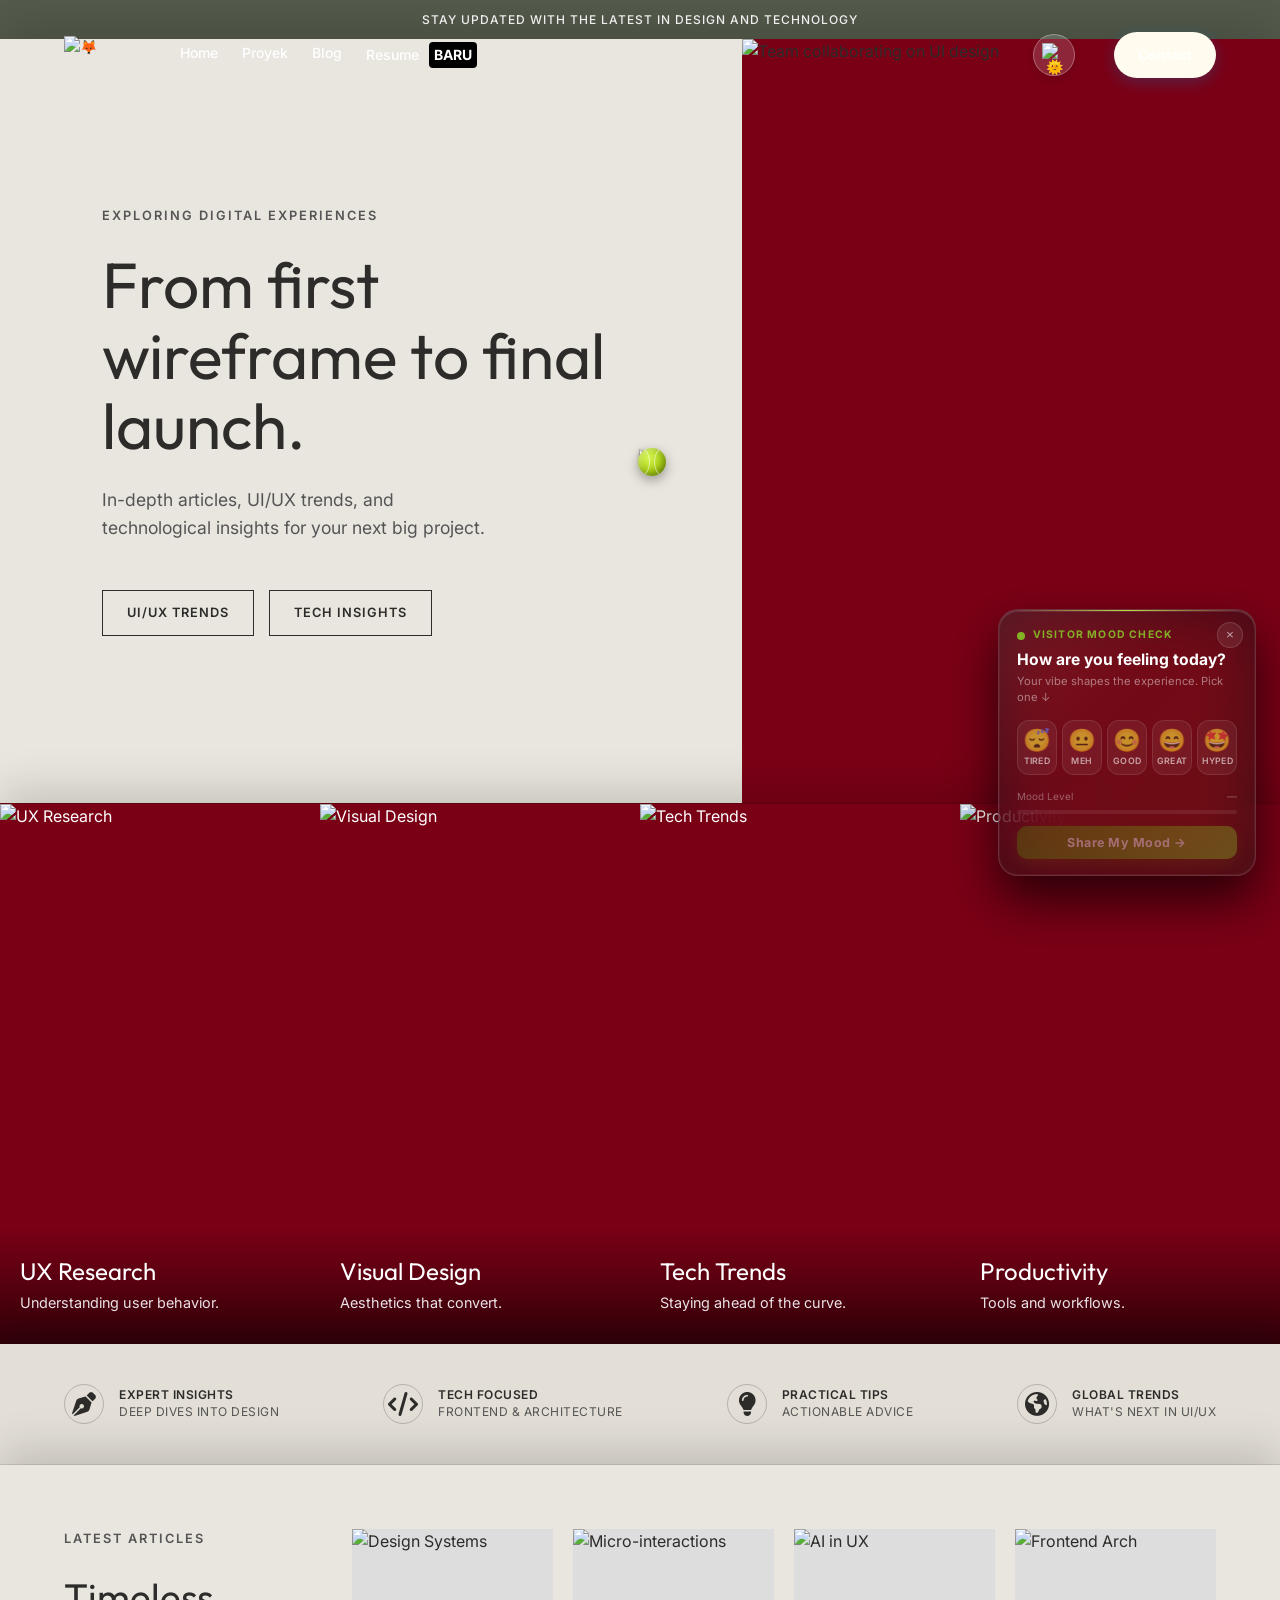
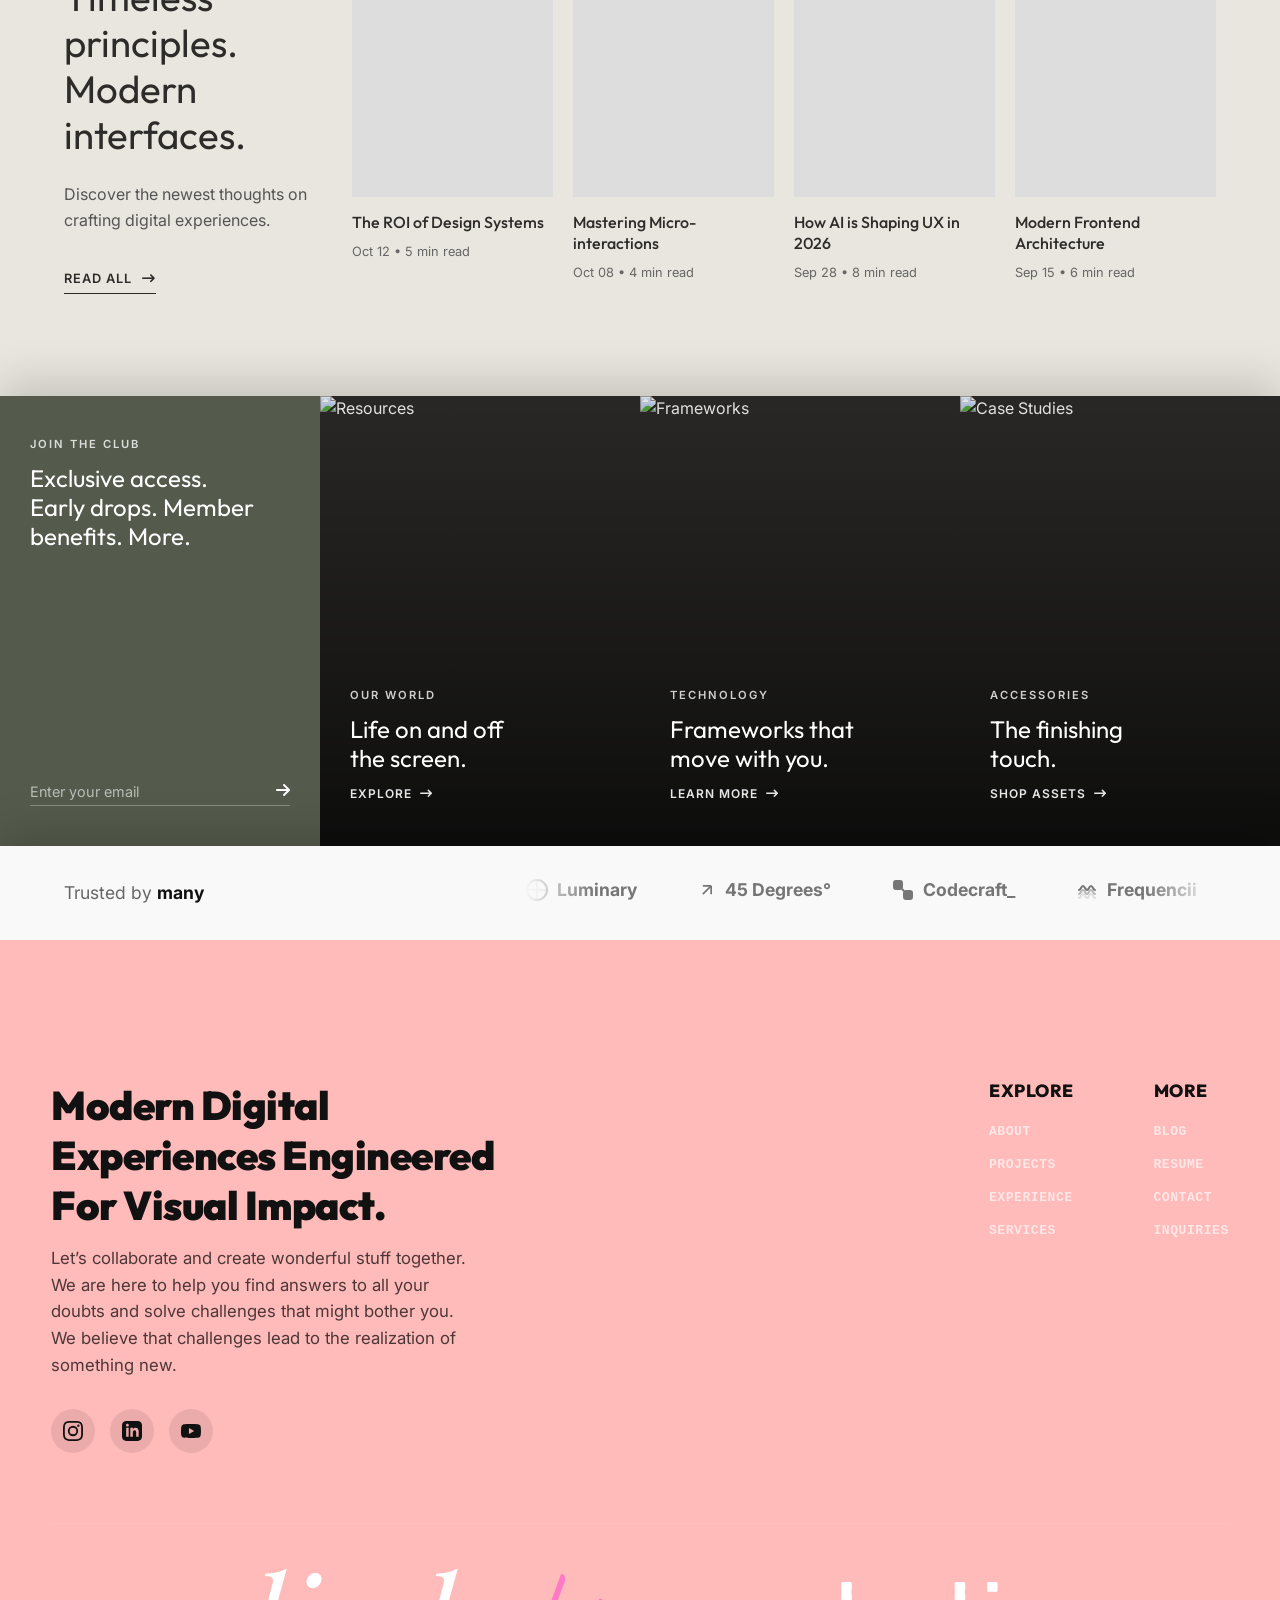
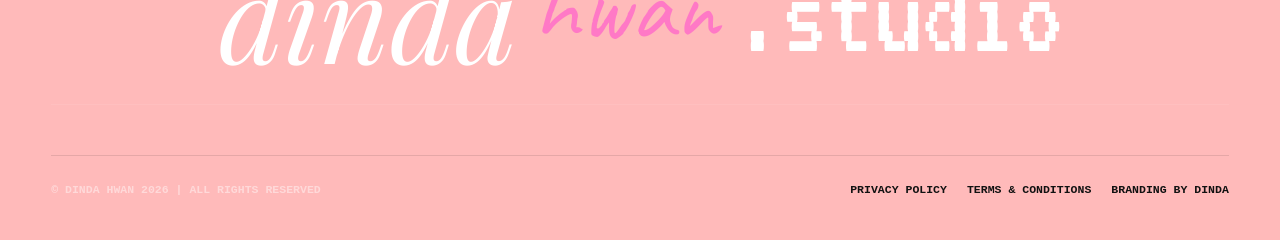
==== commit b1778c9e: "Use global footer on blog page and apply Outfit font to headings" ====
--- a/blog.html
+++ b/blog.html
@@ -205,26 +205,8 @@
             </a>
         </section>
 
-        <!-- Minimal Footer -->
-        <footer class="blog-minimal-footer">
-            <div class="footer-inner">
-                <div class="footer-left">
-                    <a href="#">ABOUT</a>
-                    <a href="#">JOURNAL</a>
-                    <a href="#">RETURNS</a>
-                    <a href="#">SIZE GUIDE</a>
-                    <a href="#">CONTACT</a>
-                </div>
-                <div class="footer-center">
-                    <span class="logo-text">dinda hwan</span>
-                </div>
-                <div class="footer-right">
-                    <a href="#">INSTAGRAM</a>
-                    <a href="#">TIKTOK</a>
-                    <a href="#">EMAIL SIGN UP</a>
-                </div>
-            </div>
-        </footer>
+        <!-- Global Footer -->
+        <global-footer></global-footer>
     </main>
 
     <!-- Component Scripts -->
--- a/css/style.css
+++ b/css/style.css
@@ -5557,3 +5557,478 @@
 }
 body:not(.light-theme) .side-panel-footer { color: #666; }
 
+
+/* ==========================================================================
+   BLOG PAGE LAYOUT
+   ========================================================================== */
+
+.blog-page {
+    background-color: #e9e6df; /* Earthy cream from reference */
+    color: #2d2c2a;
+    font-family: 'Inter', sans-serif;
+    margin: 0;
+    padding: 0;
+    overflow-x: hidden;
+}
+
+.blog-page h1, .blog-page h2, .blog-page h3, .blog-page h4, .blog-page h5, .blog-page h6 {
+    font-family: 'Outfit', sans-serif;
+}
+
+/* Announcement Bar */
+.blog-announcement {
+    background-color: #545b4c; /* Olive green */
+    color: #ffffff;
+    text-align: center;
+    padding: 10px 20px;
+    font-size: 0.75rem;
+    font-weight: 500;
+    letter-spacing: 1px;
+    text-transform: uppercase;
+    width: 100%;
+}
+
+.blog-page global-navbar {
+    border-bottom: 1px solid rgba(0,0,0,0.05);
+}
+
+/* Typography Overrides for Blog */
+.blog-pretitle {
+    font-size: 0.8rem;
+    font-weight: 600;
+    letter-spacing: 2px;
+    text-transform: uppercase;
+    color: #555;
+    margin-bottom: 1.5rem;
+    display: block;
+}
+
+/* Hero Section */
+.blog-hero {
+    display: flex;
+    min-height: 85vh;
+    border-bottom: 1px solid rgba(0,0,0,0.1);
+}
+
+.blog-hero-left {
+    flex: 1;
+    display: flex;
+    flex-direction: column;
+    justify-content: center;
+    padding: 5% 8%;
+    background-color: #e9e6df;
+}
+
+.blog-hero-title {
+    font-family: 'Outfit', sans-serif;
+    font-size: clamp(3rem, 5vw, 4.5rem);
+    font-weight: 400;
+    line-height: 1.1;
+    color: #2d2c2a;
+    margin: 0 0 1.5rem 0;
+}
+
+.blog-hero-desc {
+    font-size: 1.1rem;
+    line-height: 1.6;
+    color: #555;
+    max-width: 400px;
+    margin-bottom: 3rem;
+}
+
+.blog-hero-buttons {
+    display: flex;
+    gap: 15px;
+}
+
+.blog-btn-outline {
+    display: inline-block;
+    padding: 12px 24px;
+    border: 1px solid #2d2c2a;
+    color: #2d2c2a;
+    text-decoration: none;
+    font-size: 0.8rem;
+    font-weight: 600;
+    letter-spacing: 1px;
+    text-transform: uppercase;
+    transition: all 0.3s ease;
+}
+
+.blog-btn-outline:hover {
+    background-color: #2d2c2a;
+    color: #fff;
+}
+
+.blog-hero-right {
+    flex: 1;
+    position: relative;
+    overflow: hidden;
+}
+
+.blog-hero-right img {
+    width: 100%;
+    height: 100%;
+    object-fit: cover;
+    object-position: center;
+    position: absolute;
+    top: 0; left: 0;
+}
+
+/* Category Grid (4 cols) */
+.blog-category-grid {
+    display: grid;
+    grid-template-columns: repeat(4, 1fr);
+    height: 60vh;
+}
+
+.blog-cat-item {
+    position: relative;
+    display: block;
+    overflow: hidden;
+    text-decoration: none;
+    color: #fff;
+}
+
+.blog-cat-item img {
+    width: 100%;
+    height: 100%;
+    object-fit: cover;
+    transition: transform 0.6s ease;
+}
+
+.blog-cat-item:hover img {
+    transform: scale(1.05);
+}
+
+.blog-cat-overlay {
+    position: absolute;
+    bottom: 0; left: 0; right: 0;
+    padding: 30px 20px;
+    background: linear-gradient(to top, rgba(0,0,0,0.6) 0%, rgba(0,0,0,0) 100%);
+    display: flex;
+    flex-direction: column;
+    justify-content: flex-end;
+}
+
+.blog-cat-overlay h3 {
+    font-family: 'Outfit', sans-serif;
+    font-size: 1.5rem;
+    font-weight: 400;
+    margin: 0 0 5px 0;
+}
+
+.blog-cat-overlay p {
+    font-size: 0.9rem;
+    margin: 0;
+    opacity: 0.9;
+}
+
+/* Features Banner */
+.blog-features-banner {
+    border-bottom: 1px solid rgba(0,0,0,0.1);
+    background-color: #e3dfd6; /* Slightly darker cream */
+    padding: 40px 0;
+}
+
+.blog-features-inner {
+    max-width: 1400px;
+    margin: 0 auto;
+    display: flex;
+    justify-content: space-between;
+    padding: 0 5%;
+}
+
+.feature-item {
+    display: flex;
+    align-items: center;
+    gap: 15px;
+}
+
+.feature-icon {
+    font-size: 1.5rem;
+    color: #2d2c2a;
+    width: 40px; height: 40px;
+    border: 1px solid rgba(0,0,0,0.2);
+    border-radius: 50%;
+    display: flex;
+    align-items: center;
+    justify-content: center;
+}
+
+.feature-text {
+    font-size: 0.75rem;
+    line-height: 1.4;
+    letter-spacing: 0.5px;
+    color: #555;
+}
+
+.feature-text strong {
+    color: #2d2c2a;
+    font-weight: 600;
+}
+
+/* Recent Articles */
+.blog-recent-section {
+    display: flex;
+    padding: 5% 5% 8% 5%;
+    background-color: #e9e6df;
+}
+
+.blog-recent-sidebar {
+    width: 25%;
+    padding-right: 40px;
+}
+
+.blog-recent-title {
+    font-family: 'Outfit', sans-serif;
+    font-size: clamp(2rem, 3vw, 2.5rem);
+    font-weight: 400;
+    line-height: 1.2;
+    margin: 0 0 1.5rem 0;
+    color: #2d2c2a;
+}
+
+.blog-recent-desc {
+    font-size: 1rem;
+    line-height: 1.6;
+    color: #555;
+    margin-bottom: 2rem;
+}
+
+.blog-link-arrow {
+    display: inline-flex;
+    align-items: center;
+    gap: 10px;
+    font-size: 0.8rem;
+    font-weight: 600;
+    letter-spacing: 1px;
+    text-transform: uppercase;
+    color: #2d2c2a;
+    text-decoration: none;
+    border-bottom: 1px solid #2d2c2a;
+    padding-bottom: 3px;
+    transition: opacity 0.3s ease;
+}
+
+.blog-link-arrow:hover {
+    opacity: 0.7;
+}
+
+.blog-recent-grid {
+    width: 75%;
+    display: grid;
+    grid-template-columns: repeat(4, 1fr);
+    gap: 20px;
+}
+
+.blog-article-card {
+    text-decoration: none;
+    color: #2d2c2a;
+    display: flex;
+    flex-direction: column;
+}
+
+.article-img-wrap {
+    width: 100%;
+    aspect-ratio: 3/4;
+    overflow: hidden;
+    margin-bottom: 15px;
+    background-color: #ddd;
+}
+
+.article-img-wrap img {
+    width: 100%;
+    height: 100%;
+    object-fit: cover;
+    transition: transform 0.4s ease;
+}
+
+.blog-article-card:hover .article-img-wrap img {
+    transform: scale(1.05);
+}
+
+.article-title {
+    font-family: 'Outfit', sans-serif;
+    font-size: 1rem;
+    font-weight: 500;
+    margin: 0 0 5px 0;
+    line-height: 1.3;
+}
+
+.article-date {
+    font-size: 0.8rem;
+    color: #666;
+}
+
+/* Footer Bento */
+.blog-footer-bento {
+    display: grid;
+    grid-template-columns: repeat(4, 1fr);
+    height: 50vh;
+}
+
+.bento-box {
+    position: relative;
+    padding: 40px 30px;
+    display: flex;
+    flex-direction: column;
+    justify-content: flex-end;
+    color: #fff;
+    text-decoration: none;
+    overflow: hidden;
+}
+
+.bento-newsletter {
+    background-color: #545b4c;
+}
+
+.bento-bg {
+    background-color: #2d2c2a;
+}
+
+.bento-bg-img {
+    position: absolute;
+    top: 0; left: 0;
+    width: 100%; height: 100%;
+    object-fit: cover;
+    z-index: 1;
+    transition: transform 0.6s ease;
+}
+
+.bento-box:hover .bento-bg-img {
+    transform: scale(1.05);
+}
+
+.bento-overlay {
+    position: absolute;
+    top: 0; left: 0; right: 0; bottom: 0;
+    background: linear-gradient(to top, rgba(0,0,0,0.7) 0%, rgba(0,0,0,0.1) 100%);
+    z-index: 2;
+}
+
+.bento-content {
+    position: relative;
+    z-index: 3;
+}
+
+.bento-pretitle {
+    font-size: 0.7rem;
+    font-weight: 600;
+    letter-spacing: 2px;
+    margin-bottom: 10px;
+    display: block;
+    opacity: 0.8;
+}
+
+.bento-title {
+    font-family: 'Outfit', sans-serif;
+    font-size: 1.5rem;
+    font-weight: 400;
+    line-height: 1.2;
+    margin: 0 0 20px 0;
+}
+
+.bento-link {
+    font-size: 0.75rem;
+    font-weight: 600;
+    letter-spacing: 1px;
+    display: inline-flex;
+    align-items: center;
+    gap: 8px;
+    opacity: 0.9;
+}
+
+.bento-form {
+    display: flex;
+    border-bottom: 1px solid rgba(255,255,255,0.3);
+    padding-bottom: 5px;
+    margin-top: auto;
+}
+
+.bento-form input {
+    background: transparent;
+    border: none;
+    color: #fff;
+    flex: 1;
+    font-family: 'Inter', sans-serif;
+    font-size: 0.9rem;
+}
+
+.bento-form input::placeholder {
+    color: rgba(255,255,255,0.6);
+}
+
+.bento-form input:focus {
+    outline: none;
+}
+
+.bento-form button {
+    background: transparent;
+    border: none;
+    color: #fff;
+    cursor: pointer;
+    font-size: 1rem;
+}
+
+/* Minimal Footer */
+.blog-minimal-footer {
+    background-color: #e9e6df;
+    padding: 30px 5%;
+    border-top: 1px solid rgba(0,0,0,0.1);
+}
+
+.footer-inner {
+    display: flex;
+    justify-content: space-between;
+    align-items: center;
+    max-width: 1400px;
+    margin: 0 auto;
+}
+
+.blog-minimal-footer a {
+    color: #2d2c2a;
+    text-decoration: none;
+    font-size: 0.7rem;
+    font-weight: 600;
+    letter-spacing: 1px;
+    margin: 0 10px;
+    opacity: 0.7;
+    transition: opacity 0.3s;
+}
+
+.blog-minimal-footer a:hover {
+    opacity: 1;
+}
+
+.footer-center .logo-text {
+    font-family: 'Outfit', sans-serif;
+    font-size: 1.2rem;
+    font-weight: 600;
+    letter-spacing: 3px;
+    text-transform: uppercase;
+}
+
+/* Responsive Overrides */
+@media (max-width: 1024px) {
+    .blog-hero { flex-direction: column-reverse; min-height: auto; }
+    .blog-hero-left, .blog-hero-right { width: 100%; flex: none; }
+    .blog-hero-right { height: 50vh; }
+    
+    .blog-category-grid, .blog-footer-bento { grid-template-columns: repeat(2, 1fr); height: auto; }
+    .blog-cat-item, .bento-box { aspect-ratio: 4/3; }
+    
+    .blog-features-inner { flex-wrap: wrap; gap: 20px; justify-content: center; }
+    .feature-item { width: 45%; }
+    
+    .blog-recent-section { flex-direction: column; }
+    .blog-recent-sidebar { width: 100%; padding-right: 0; margin-bottom: 40px; }
+    .blog-recent-grid { width: 100%; grid-template-columns: repeat(2, 1fr); }
+    
+    .footer-inner { flex-direction: column; gap: 20px; text-align: center; }
+}
+
+@media (max-width: 768px) {
+    .blog-category-grid, .blog-footer-bento { grid-template-columns: 1fr; }
+    .blog-recent-grid { grid-template-columns: 1fr; }
+    .feature-item { width: 100%; }
+}
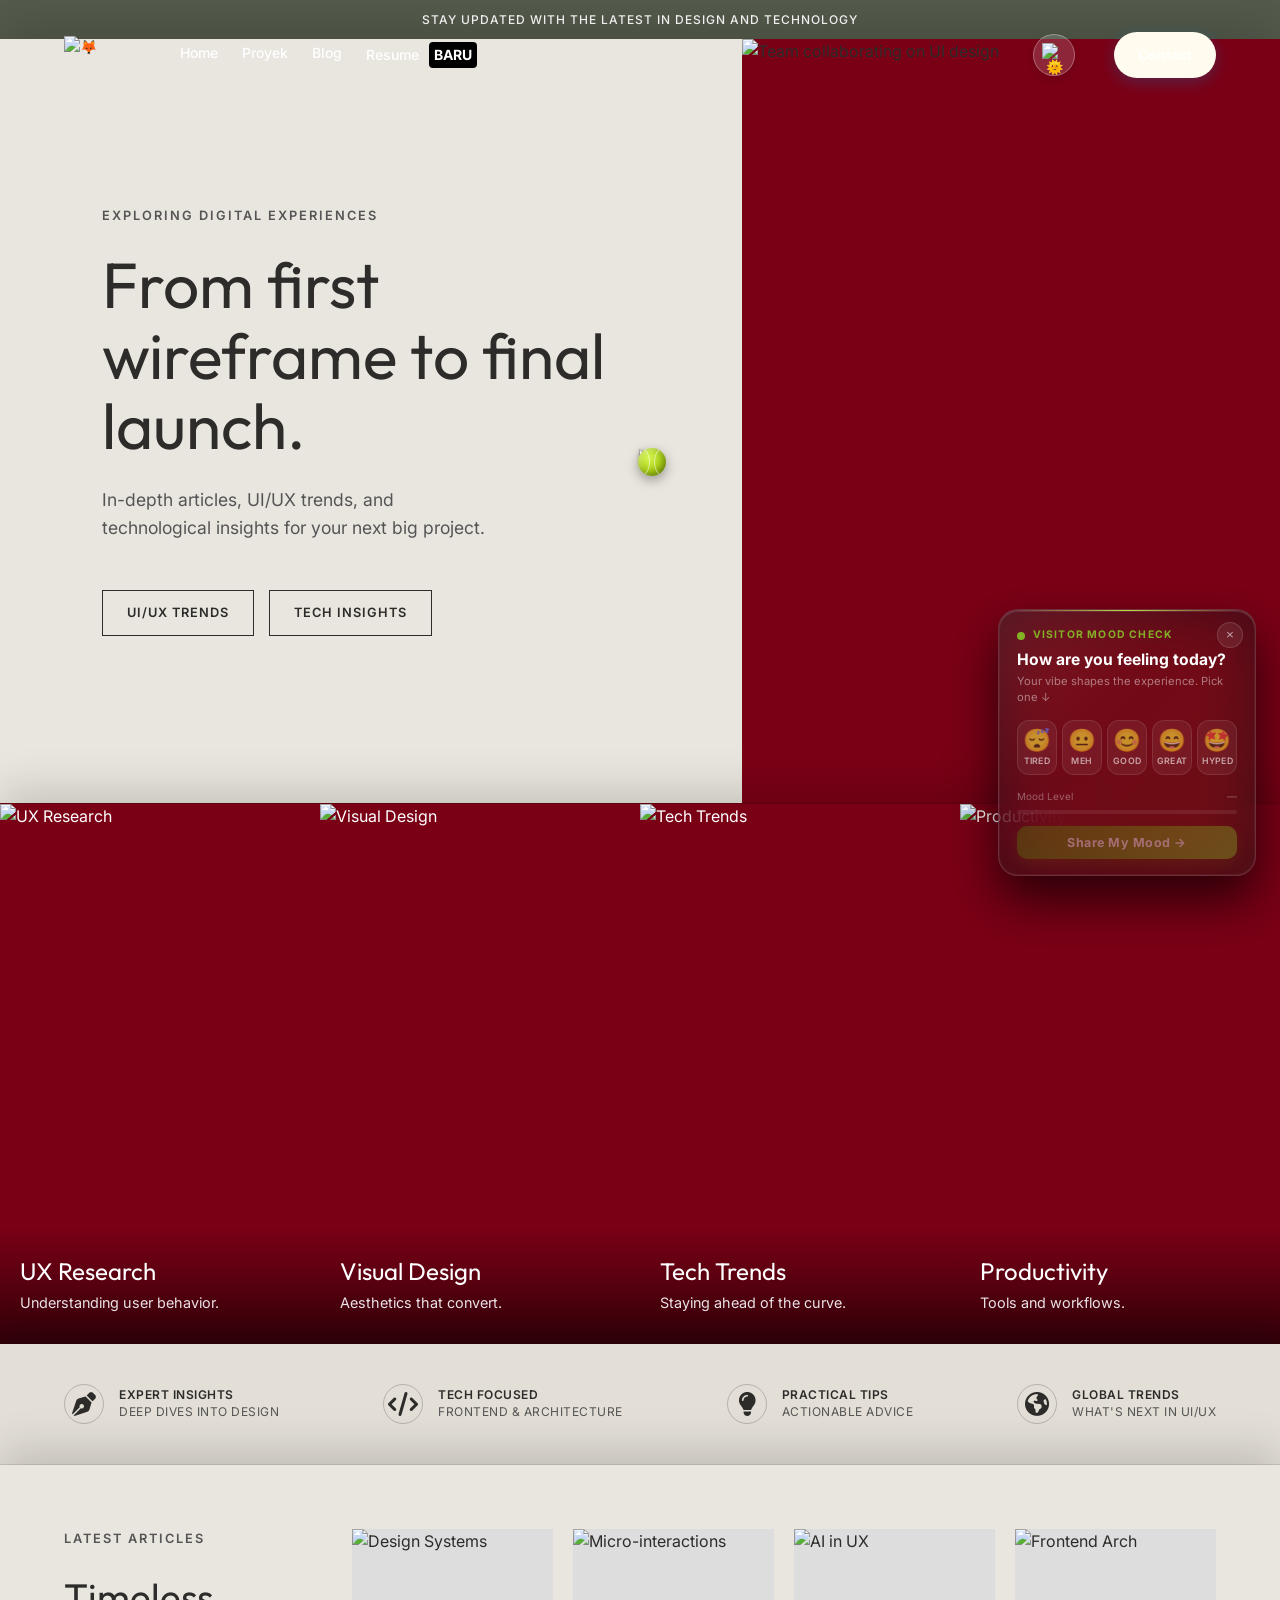
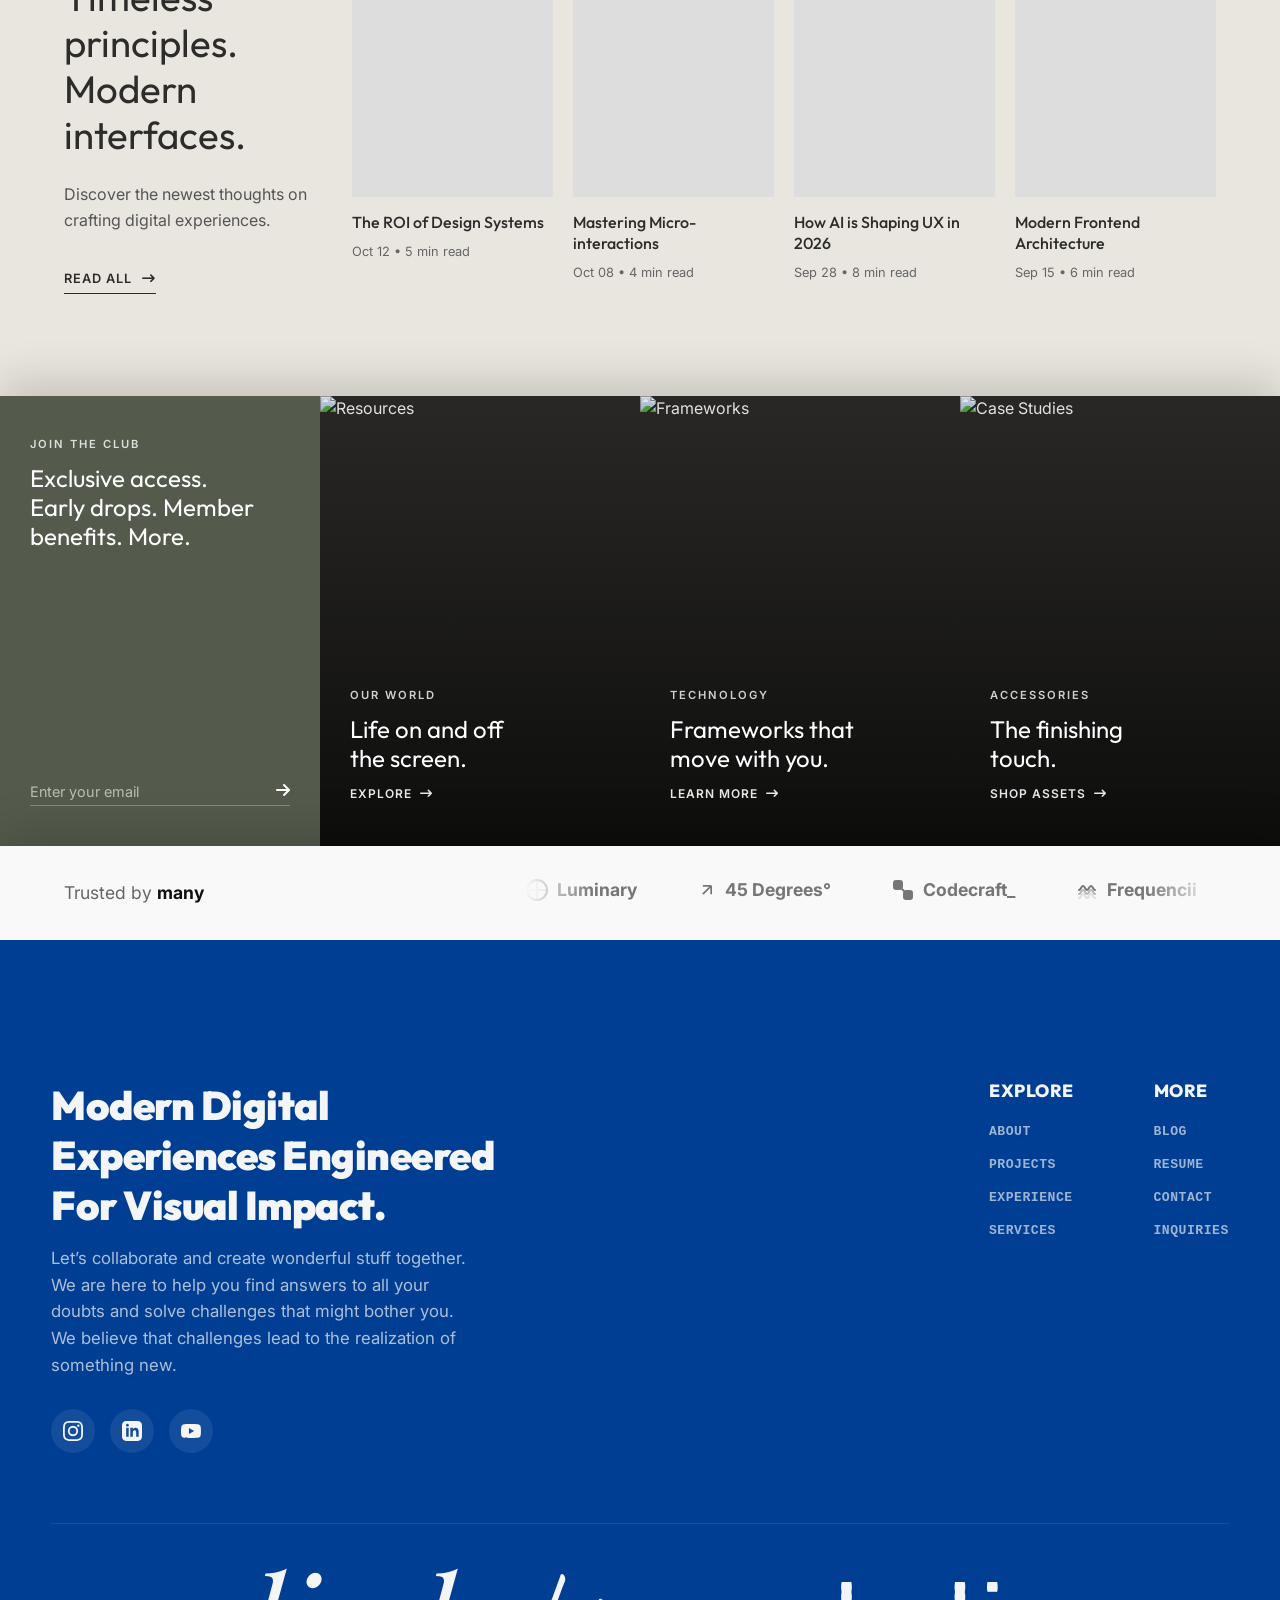
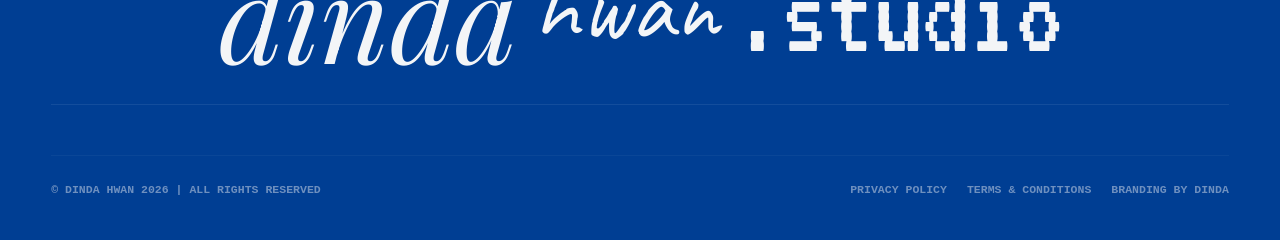
==== commit 1ecdb249: "Bump CSS to v=15 for caching" ====
--- a/blog.html
+++ b/blog.html
@@ -8,7 +8,7 @@
     <link href="https://fonts.googleapis.com/css2?family=Inter:wght@300;400;500;600;700&display=swap" rel="stylesheet">
     <link href="https://fonts.googleapis.com/css2?family=Outfit:wght@300;400;500;600;700;800;900&display=swap" rel="stylesheet">
     
-    <link rel="stylesheet" href="css/style.css">
+    <link rel="stylesheet" href="css/style.css?v=15">
     <!-- FontAwesome for icons -->
     <link rel="stylesheet" href="https://cdnjs.cloudflare.com/ajax/libs/font-awesome/6.4.0/css/all.min.css">
 </head>
@@ -210,7 +210,7 @@
     </main>
 
     <!-- Component Scripts -->
-    <script src="js/components.js?v=12"></script>
+    <script src="js/components.js?v=15"></script>
     <script src="https://unpkg.com/lenis@1.1.13/dist/lenis.min.js"></script>
     <script src="js/translations.js"></script>
     <script src="js/main.js"></script>
--- a/css/style.css
+++ b/css/style.css
@@ -6,6 +6,11 @@
     --accent-color: #FFFCEF; /* Ivory Cream */
     --text-primary: #ffffff; /* White text */
     --text-secondary: rgba(255, 252, 239, 0.8); /* Muted Ivory */
+    
+    /* New Color System Additions */
+    --color-pear: #bfe800;
+    --color-oxford-blue: #002752;
+
     --font-heading: 'Outfit', sans-serif;
     --font-body: 'Inter', sans-serif;
     --border-radius: 20px;
@@ -385,7 +390,7 @@
 }
 
 body:not(.light-theme) .header-wrapper.scrolled .navbar.awwwards-nav {
-    background: rgba(122, 0, 22, 0.4); /* Translucent Rich Burgundy */
+    background: rgba(0, 62, 147, 0.4); /* Translucent Marian Blue */
     backdrop-filter: blur(20px);
     -webkit-backdrop-filter: blur(20px);
     border: 1px solid rgba(255, 252, 239, 0.15); /* Ivory Cream glass border */
@@ -3491,10 +3496,10 @@
 
 /* Modern Social-Themed Footer Styles */
 .modern-footer {
-    background: #ffbaba;
+    background: #003e93;
     border-radius: 0;
     padding: 140px 4% 40px;
-    color: #111111;
+    color: #f3f5f7;
     overflow: hidden;
     position: relative;
     box-sizing: border-box;
@@ -3594,7 +3599,7 @@
     font-weight: 900;
     line-height: 1.25;
     margin-bottom: 15px;
-    color: #ffffff;
+    color: #f3f5f7;
     letter-spacing: -0.5px;
 }
 
@@ -3603,7 +3608,7 @@
     font-size: 1.05rem;
     font-weight: 400;
     line-height: 1.6;
-    color: rgba(255, 255, 255, 0.7);
+    color: rgba(243, 245, 247, 0.7);
     margin-bottom: 30px;
     max-width: 90%;
 }
@@ -3614,8 +3619,8 @@
 }
 
 .footer-social-links a {
-    color: #ffffff;
-    background: rgba(255, 255, 255, 0.08);
+    color: #f3f5f7;
+    background: rgba(243, 245, 247, 0.08);
     width: 44px;
     height: 44px;
     border-radius: 50%;
@@ -3626,7 +3631,8 @@
 }
 
 .footer-social-links a:hover {
-    background: #ff79c6; /* Soft accent pink */
+    background: #f3f5f7;
+    color: #003e93;
     transform: translateY(-3px);
 }
 
@@ -3651,13 +3657,13 @@
     font-size: 1.1rem;
     font-weight: 800;
     text-transform: uppercase;
-    color: #ff79c6; /* Soft accent pink */
+    color: #f3f5f7;
     margin-bottom: 8px;
     letter-spacing: 0.5px;
 }
 
 .footer-link {
-    color: rgba(255, 255, 255, 0.65);
+    color: rgba(243, 245, 247, 0.65);
     text-decoration: none;
     font-size: 0.82rem;
     font-weight: 700;
@@ -3672,8 +3678,8 @@
 }
 
 .footer-wordmark-container {
-    border-top: 1px solid rgba(255,255,255,0.08);
-    border-bottom: 1px solid rgba(255,255,255,0.08);
+    border-top: 1px solid rgba(243, 245, 247, 0.08);
+    border-bottom: 1px solid rgba(243, 245, 247, 0.08);
     padding: 30px 0;
     margin-bottom: 30px;
     display: flex;
@@ -3693,14 +3699,14 @@
     font-style: italic;
     font-size: clamp(3.2rem, 9.5vw, 7.5rem);
     font-weight: 400;
-    color: #ffffff;
+    color: #f3f5f7;
     line-height: 1;
 }
 
 .wm-little {
     font-family: 'Caveat', cursive;
     font-size: clamp(2.6rem, 8.5vw, 6.2rem);
-    color: #ff79c6; /* Soft accent pink */
+    color: #f3f5f7;
     line-height: 1;
     margin: 0 15px;
     transform: translateY(-8px);
@@ -3709,7 +3715,7 @@
 .wm-marketer {
     font-family: 'VT323', monospace;
     font-size: clamp(3.2rem, 9.5vw, 8.2rem);
-    color: #ffffff;
+    color: #f3f5f7;
     line-height: 0.8;
     letter-spacing: -2px;
 }
@@ -3720,9 +3726,9 @@
     align-items: center;
     font-family: 'Courier New', Courier, monospace;
     font-size: 0.72rem;
-    color: rgba(255, 255, 255, 0.45);
+    color: rgba(243, 245, 247, 0.45);
     font-weight: 700;
-    border-top: 1px solid rgba(255,255,255,0.04);
+    border-top: 1px solid rgba(243, 245, 247, 0.04);
     padding-top: 25px;
 }
 
@@ -3732,7 +3738,7 @@
 }
 
 .footer-bottom-sublinks a {
-    color: rgba(255, 255, 255, 0.45);
+    color: rgba(243, 245, 247, 0.45);
     text-decoration: none;
     transition: color 0.2s ease;
 }
@@ -3742,9 +3748,9 @@
 }
 
 .cookie-pref-btn {
-    background: #ffffff;
+    background: #f3f5f7;
     border: none;
-    color: #111111;
+    color: #003e93;
     padding: 6px 14px;
     font-size: 0.68rem;
     font-family: 'Courier New', Courier, monospace;
@@ -3758,52 +3764,7 @@
 }
 
 .cookie-pref-btn:hover {
-    background: #e6e6e6;
-}
-
-/* Light Theme overrides for Footer to keep it beautiful */
-body.light-theme .modern-footer {
-    background: #ffbaba;
-}
-
-/* Override text colors for pink footer */
-.modern-footer .footer-headline,
-.modern-footer .footer-col h3,
-.modern-footer .footer-col ul li a,
-.modern-footer .footer-social-links a,
-.modern-footer .footer-bottom-text,
-.modern-footer .footer-bottom-sublinks a {
-    color: #111111 !important;
-}
-
-.modern-footer .footer-subtitle {
-    color: rgba(0, 0, 0, 0.7) !important;
-}
-
-.modern-footer .footer-social-links a {
-    background: rgba(0, 0, 0, 0.08);
-}
-
-.modern-footer .footer-social-links a:hover {
-    background: #111111;
-    color: #ffbaba !important;
-}
-
-.modern-footer .cookie-pref-btn {
-    background: #111111;
-    color: #ffbaba;
-}
-
-.modern-footer .cookie-pref-btn:hover {
-    background: #333333;
-}
-
-.modern-footer .footer-bottom-bar {
-    border-top: 1px solid rgba(0, 0, 0, 0.1);
-}
-
-.modern-footer .feed-tag {
-    color: #ffffff !important; /* Keep feed tags white for contrast */
+    background: #ffffff;
 }
 
 /* Mobile Responsive */
@@ -4573,7 +4534,8 @@
 
 /* Default Dark Theme styles */
 .sports-bento-section {
-    color: #ffffff;
+    color: #f3f5f7;
+    background: var(--color-oxford-blue);
 }
 
 /* Light Theme styles */
@@ -4594,12 +4556,14 @@
     display: flex;
     flex-direction: column;
     justify-content: space-between;
-    padding-right: 40px;
+    padding: 40px;
+    background: var(--color-oxford-blue);
+    color: #f3f5f7;
+    border-radius: 24px;
 }
 
 .sbs-typo-container {
     position: relative;
-    padding: 40px 0;
 }
 
 .sbs-huge-text {
